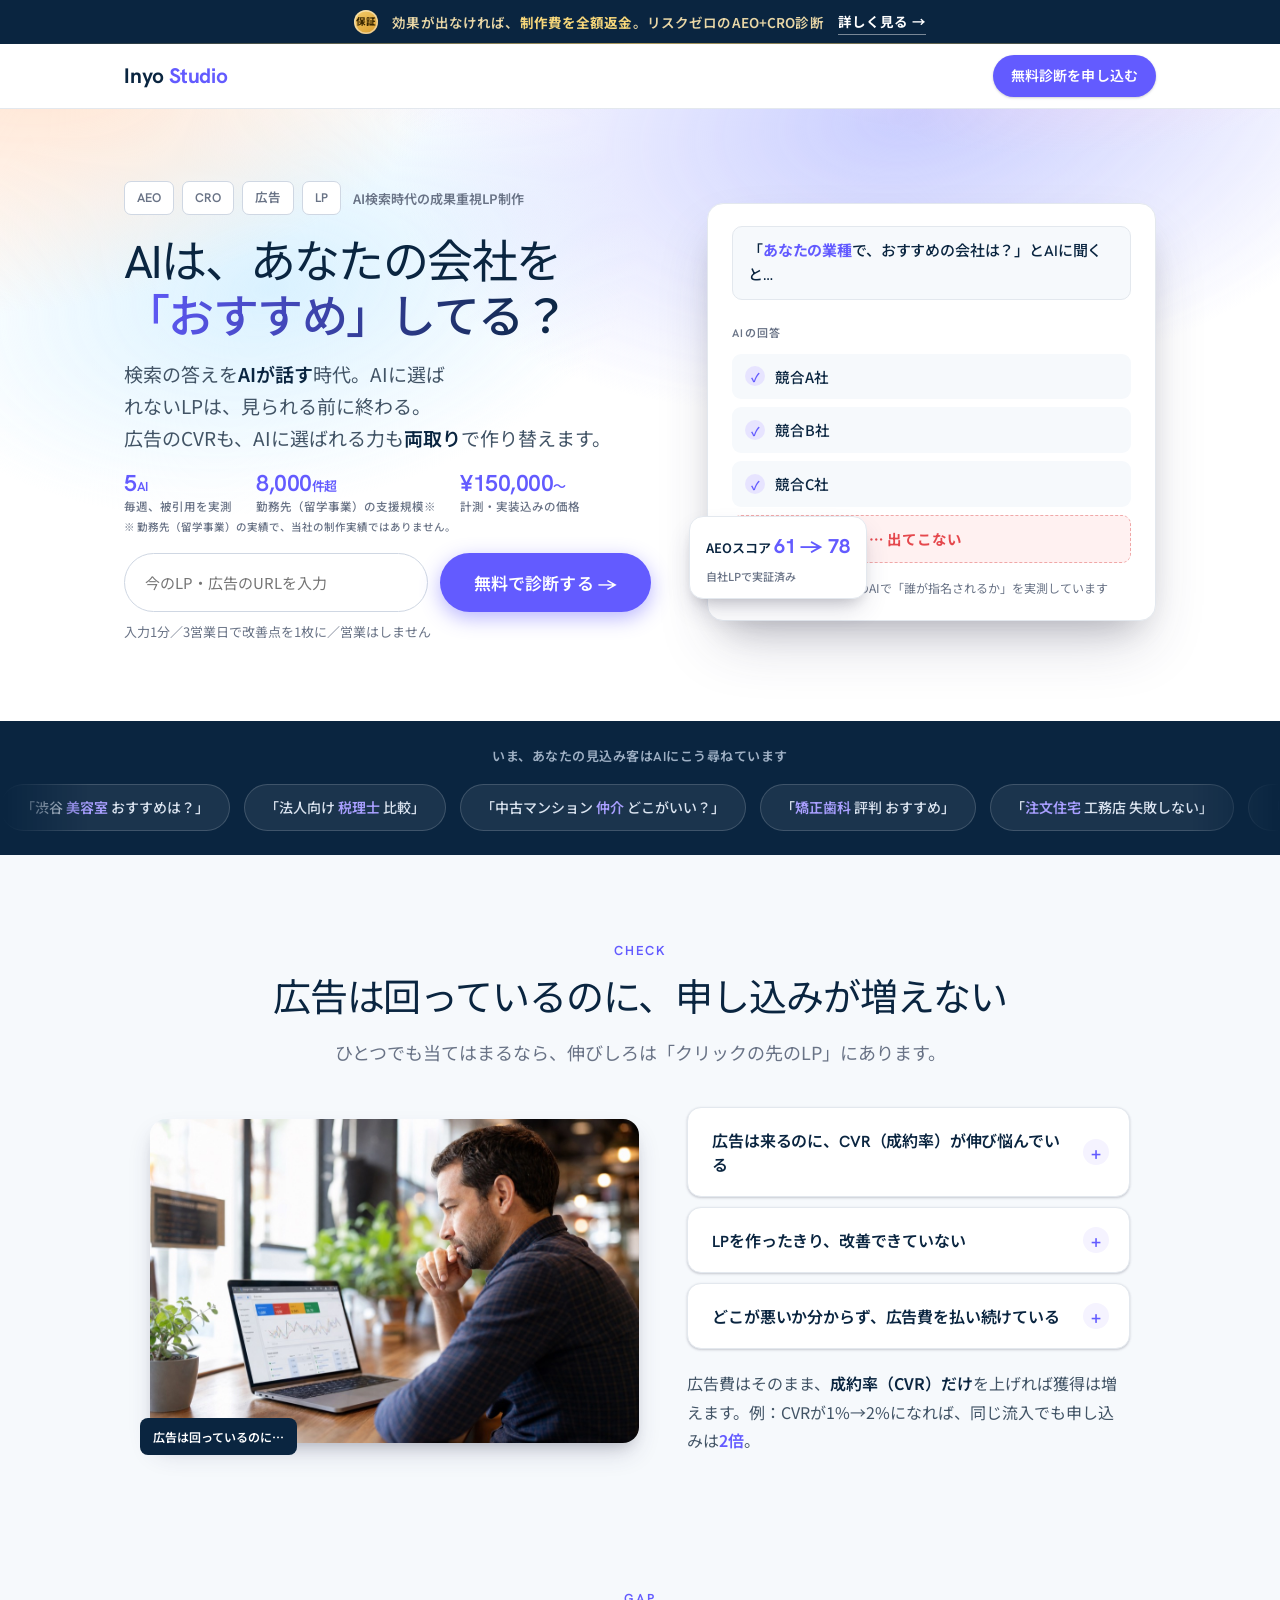
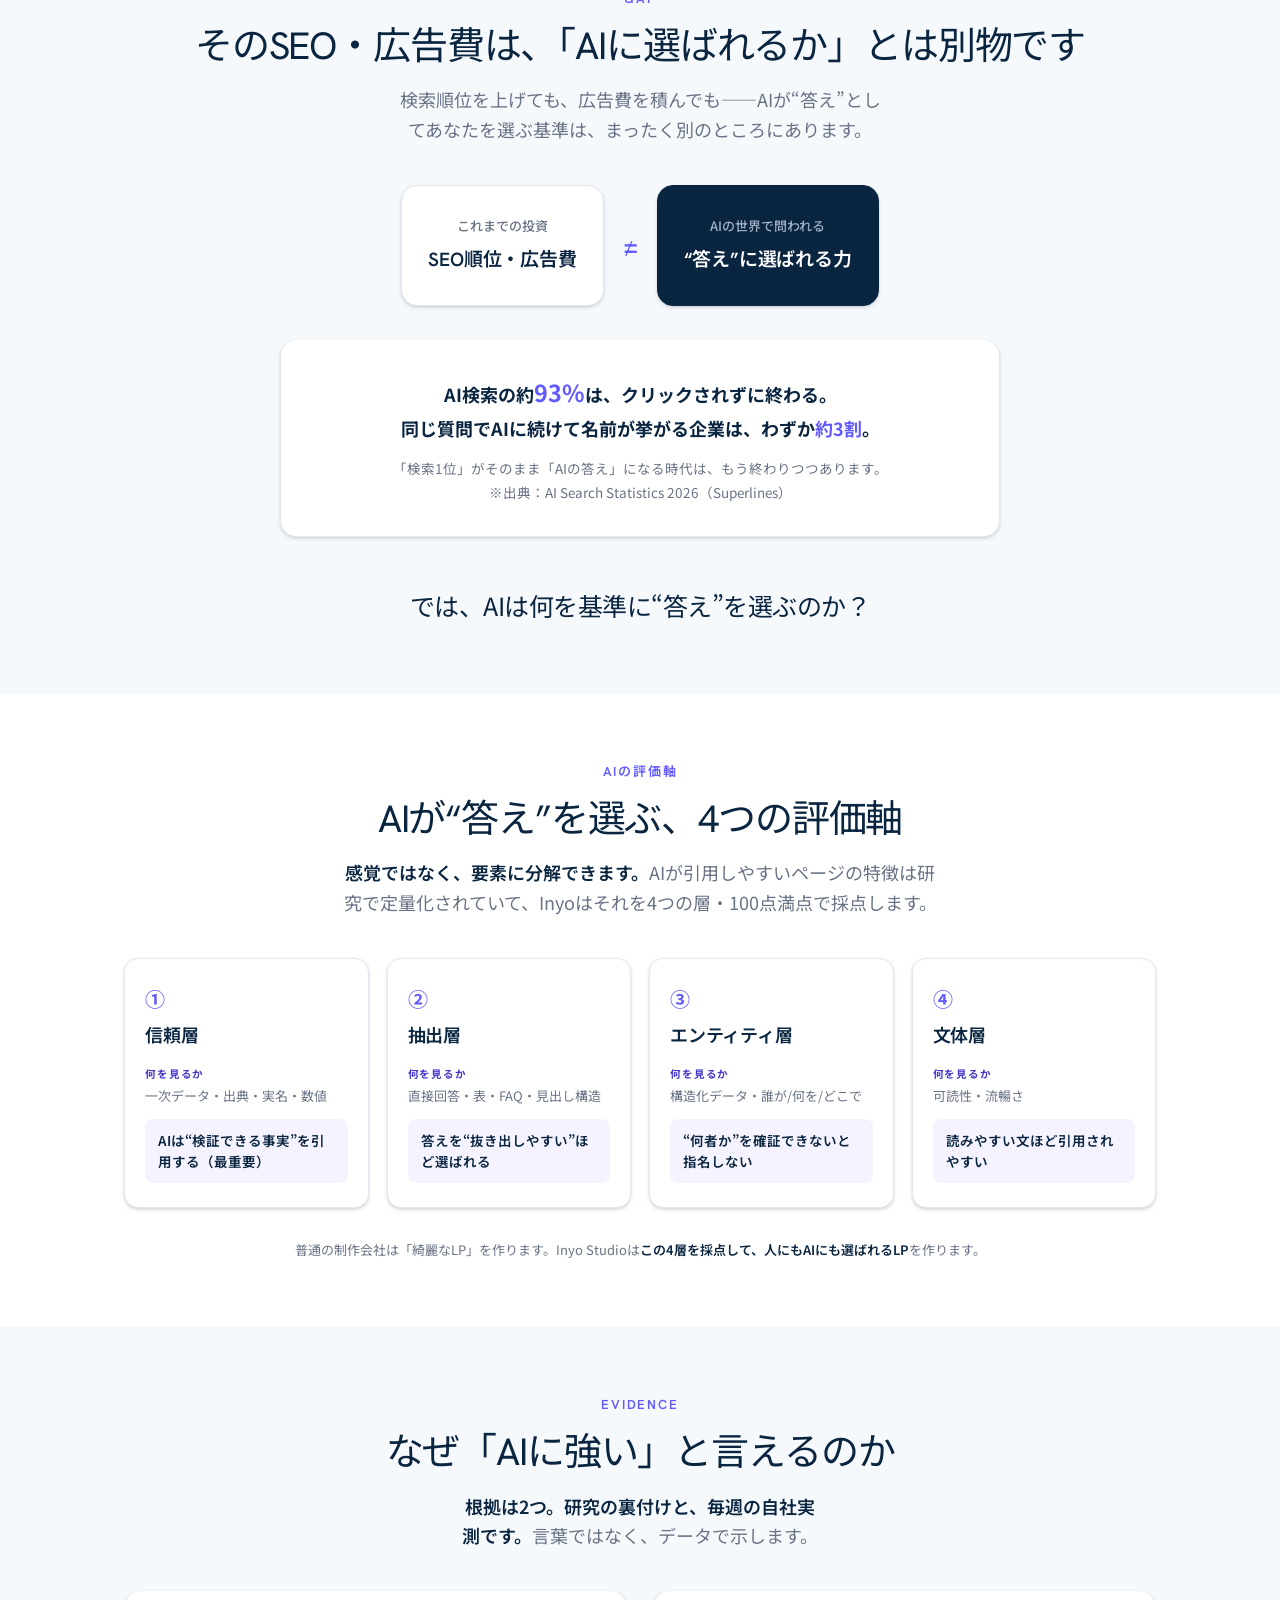
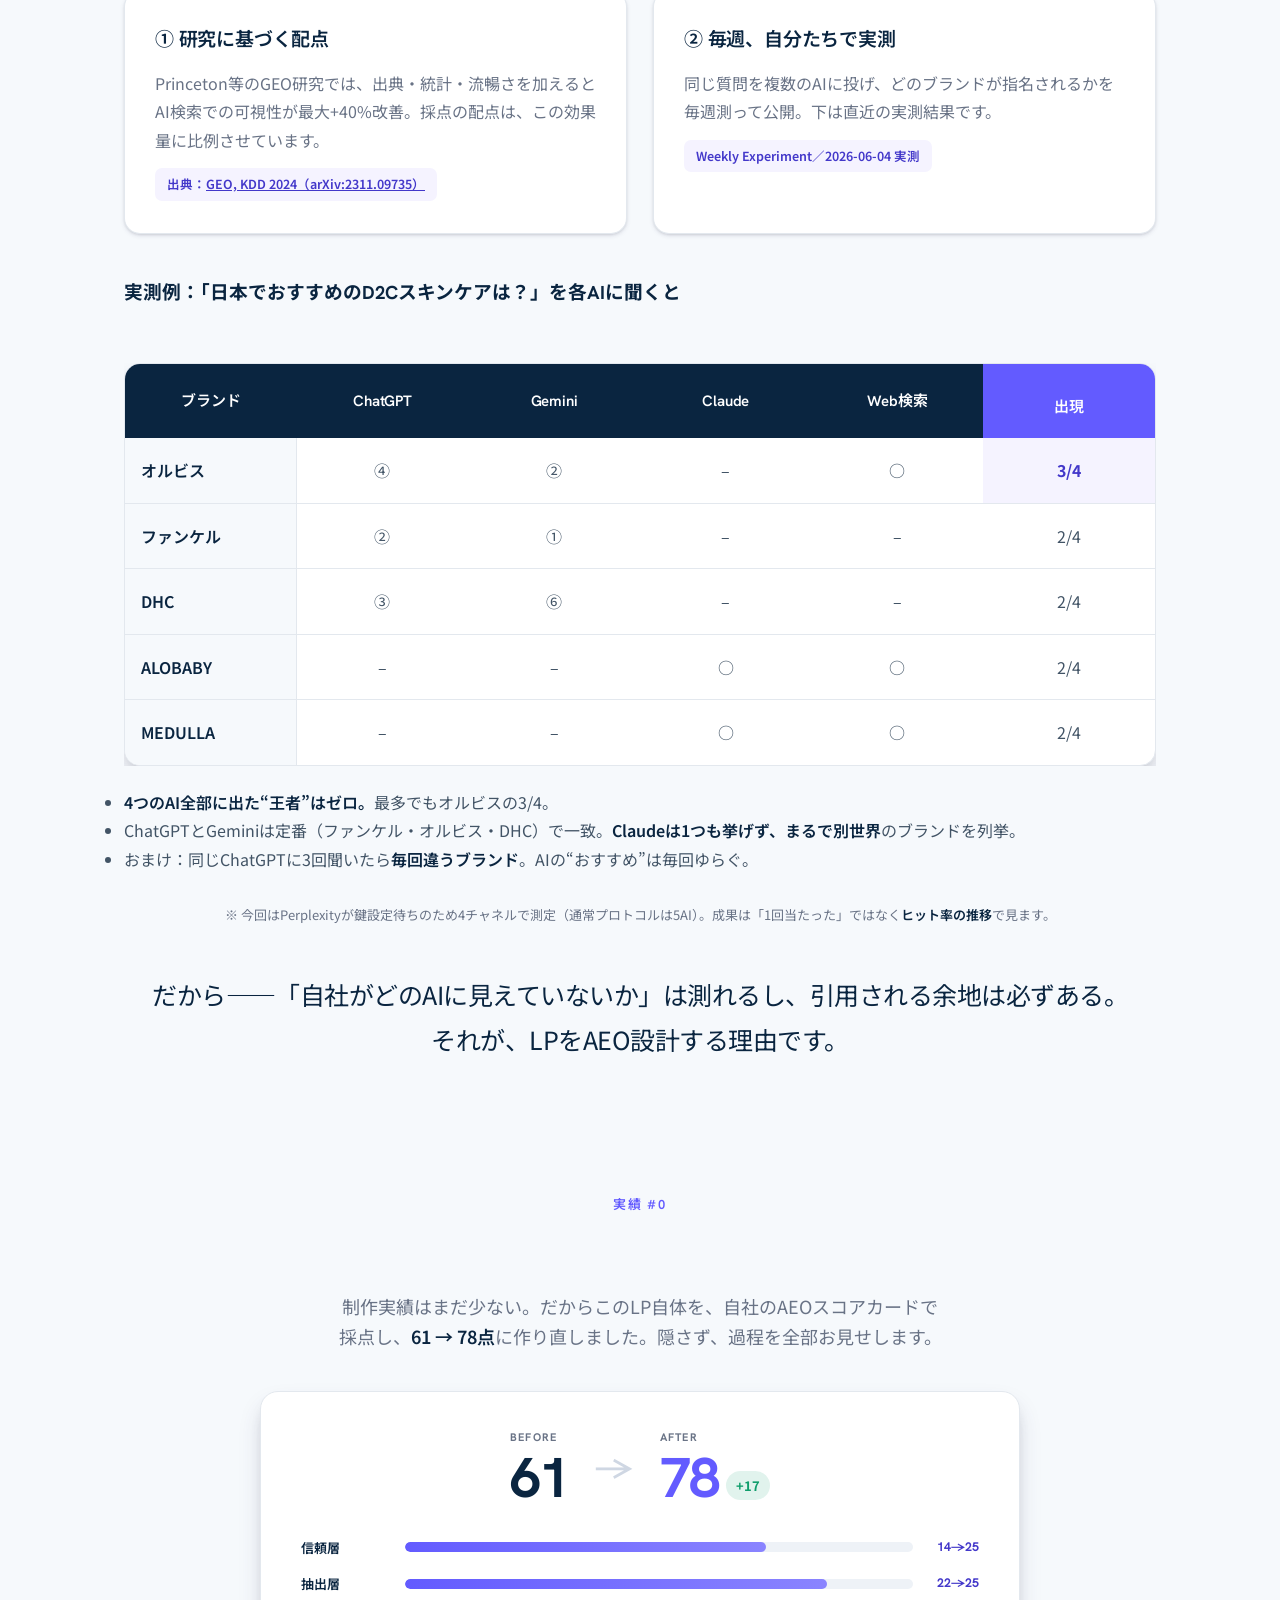
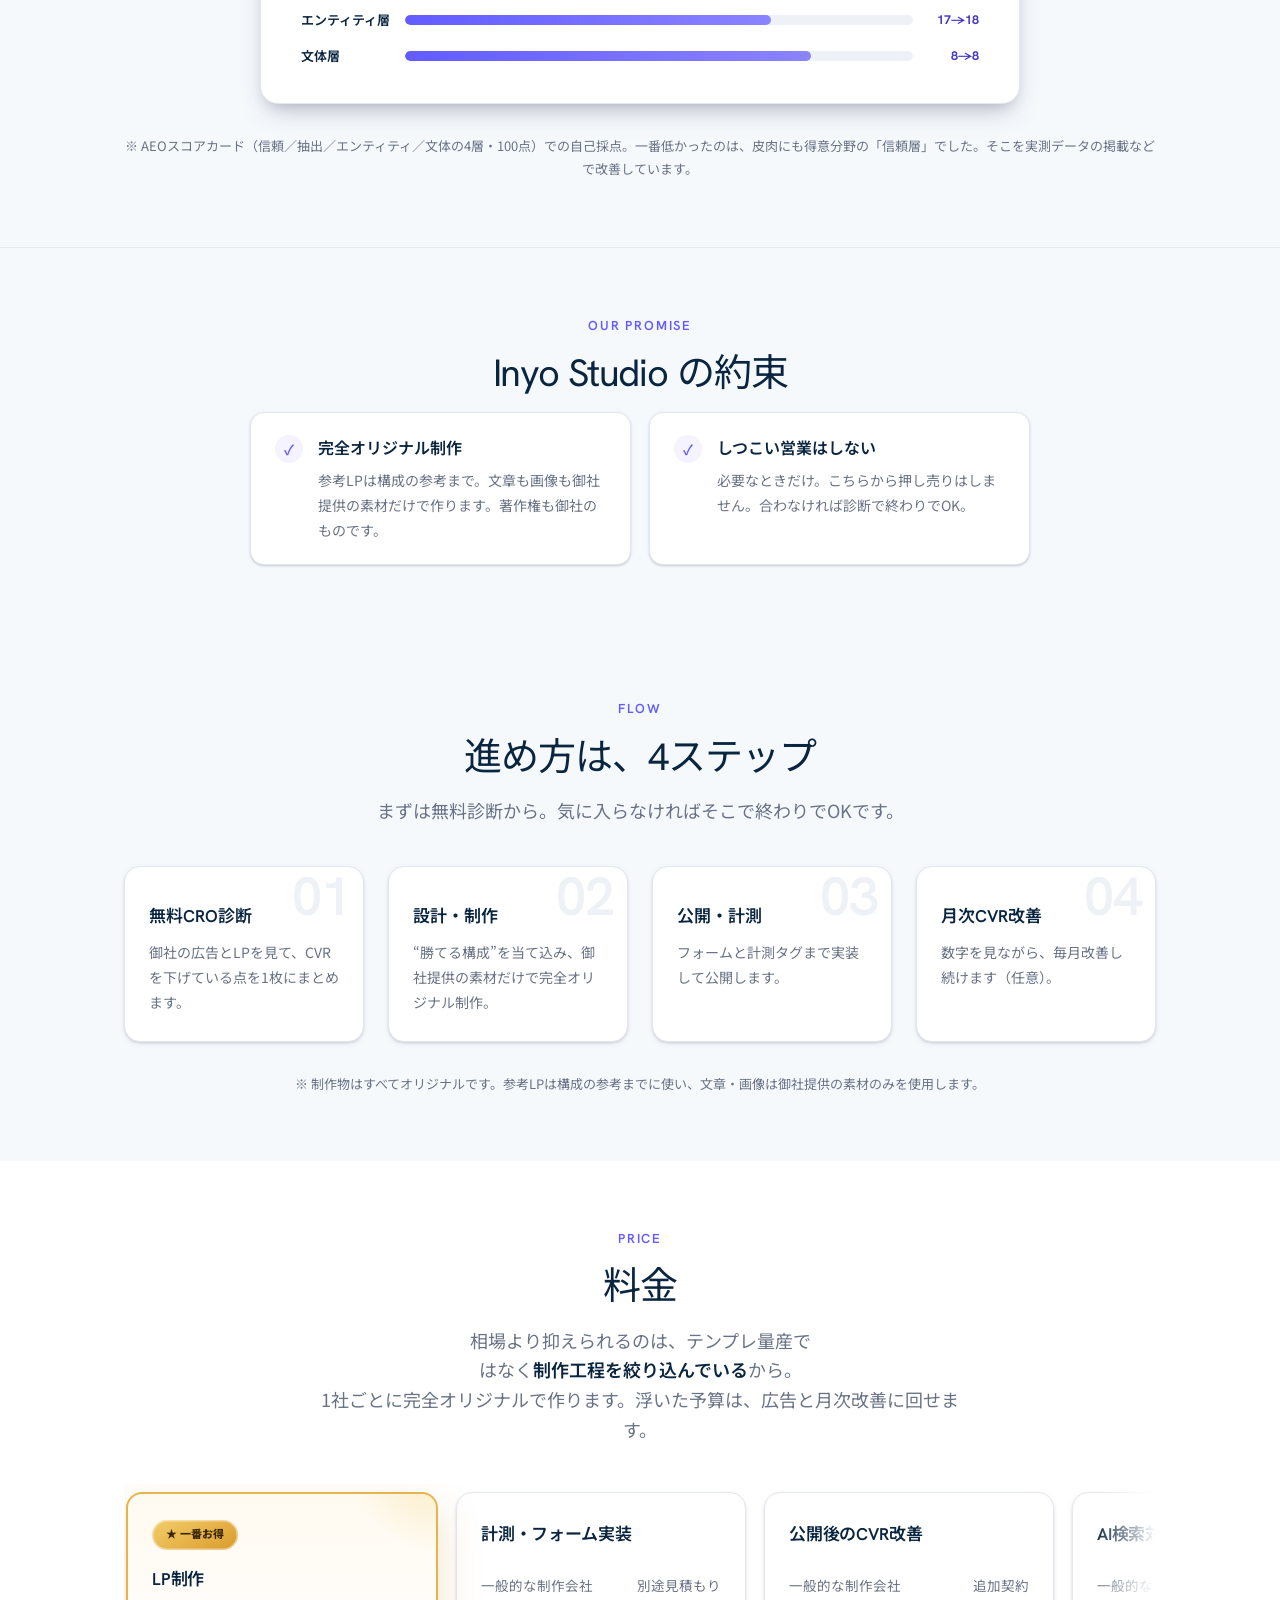
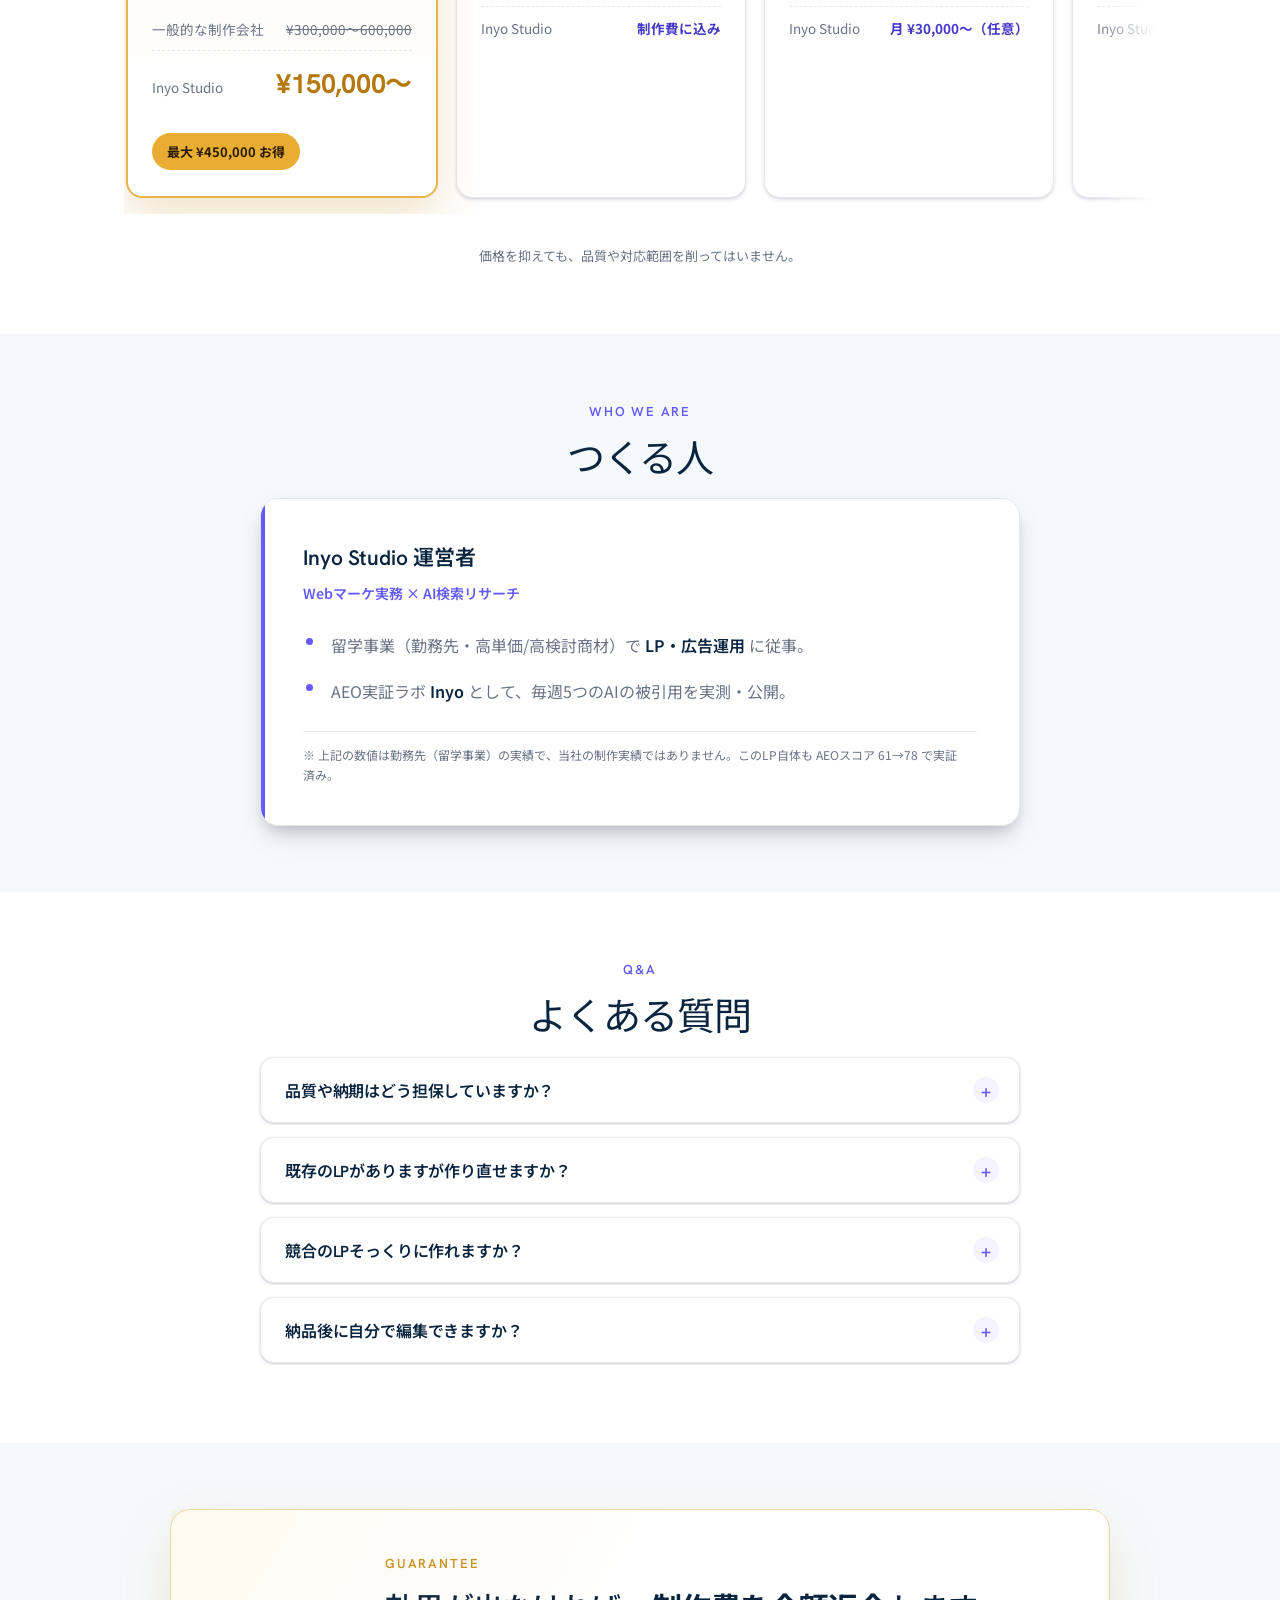
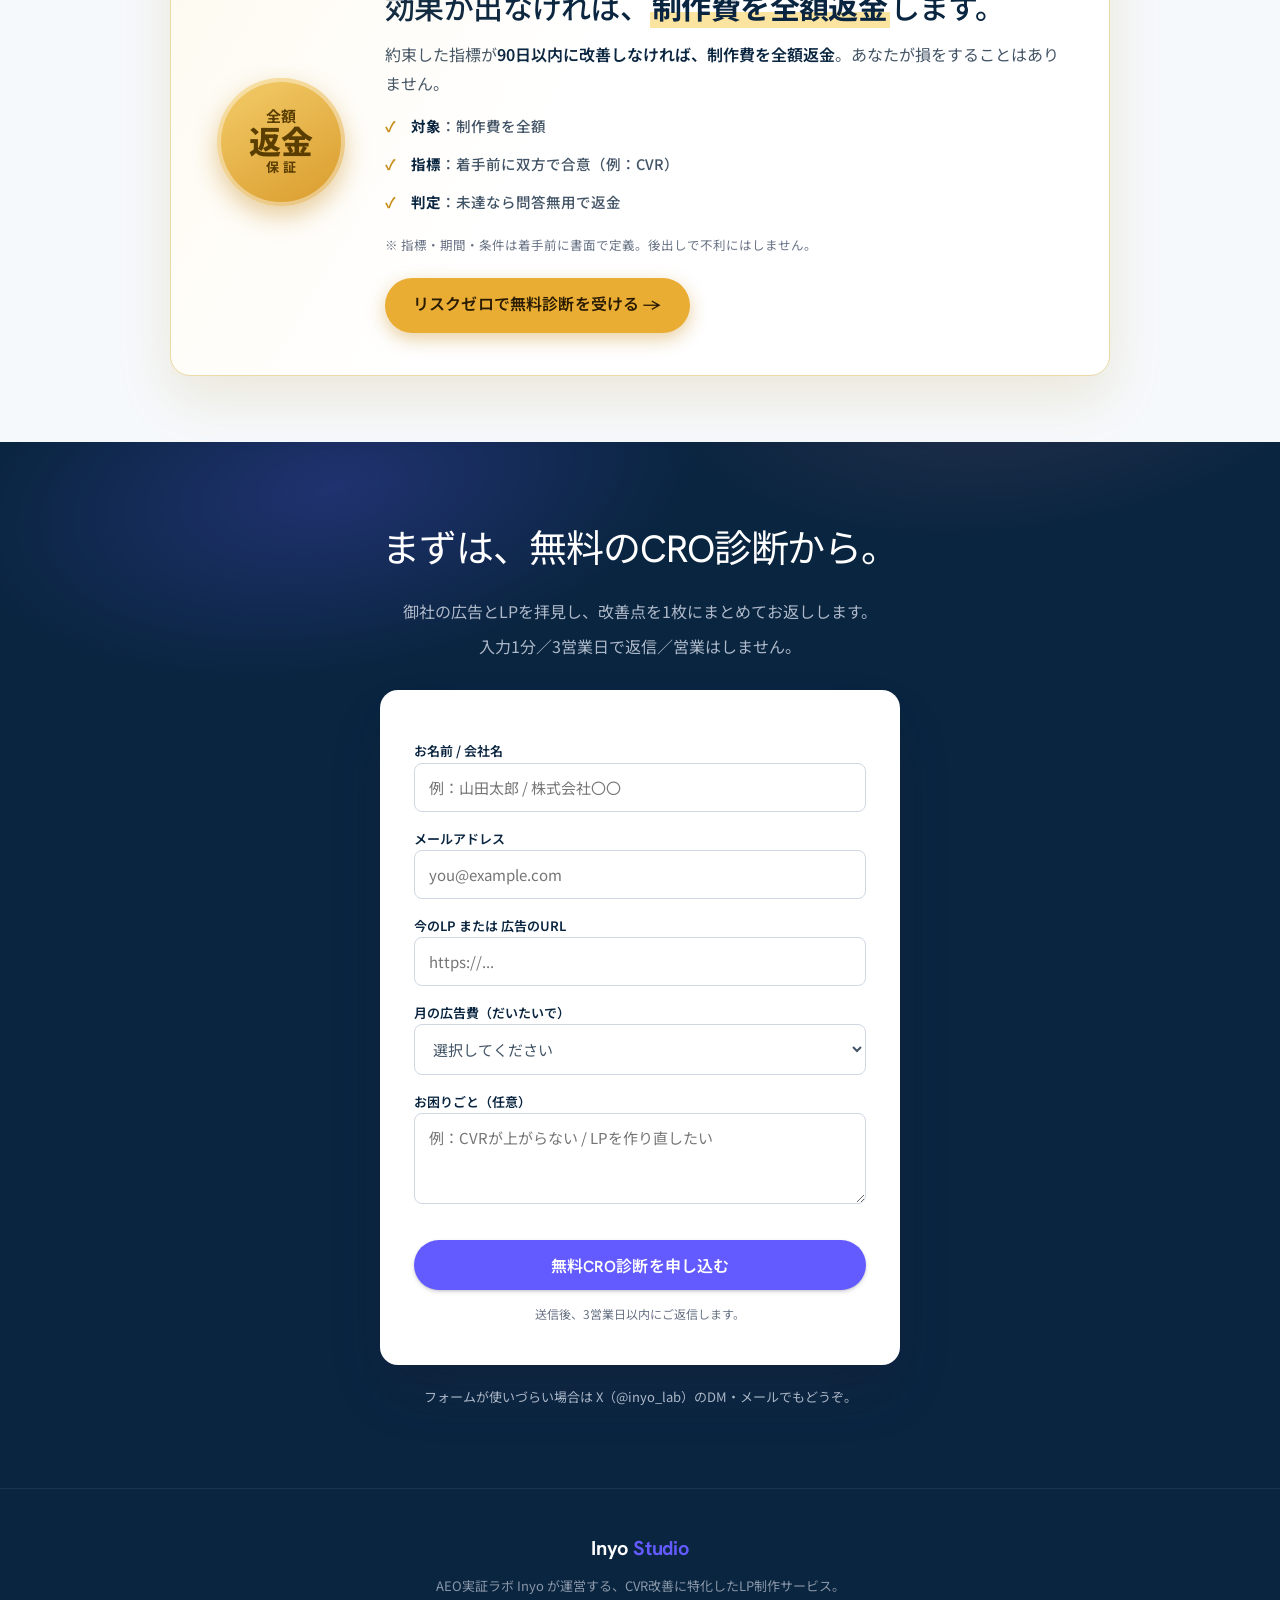
==== index.html @ 46676875 "Inyo Studio LP を公開（AEO実験のため静的公開） Co-Authored-By: Claude Opus 4.8 (1M context) <noreply@anthropic.com" ====
<!DOCTYPE html>
<html lang="ja">
<head>
<meta charset="UTF-8">
<meta name="viewport" content="width=device-width, initial-scale=1.0">
<title>Inyo Studio｜広告のCVRを上げる、成果重視のLP制作</title>
<meta name="description" content="広告を出しているのに伸び悩む事業者のLPを、成約する形に作り替えます。CVR/ROAS改善・AI検索対応(AEO)・公開後の月次改善まで。制作¥150,000〜、無料CRO診断から。">
<meta property="og:title" content="Inyo Studio｜広告のCVRを上げる、成果重視のLP制作">
<meta property="og:description" content="広告費を増やさずに、いまの流入から獲得を伸ばす。無料CRO診断から。">
<meta property="og:type" content="website">
<meta property="og:site_name" content="Inyo Studio">
<meta name="twitter:card" content="summary_large_image">
<!-- TODO（公開時）: 独自ドメイン確定後に canonical / og:url / og:image(1200x630) / favicon を追加 -->
<meta name="robots" content="index,follow">
<link rel="preconnect" href="https://fonts.googleapis.com">
<link rel="preconnect" href="https://fonts.gstatic.com" crossorigin>
<link href="https://fonts.googleapis.com/css2?family=Hanken+Grotesk:wght@400;500;600;700&family=Noto+Sans+JP:wght@400;500;600;700&display=swap" rel="stylesheet">
<link rel="icon" type="image/svg+xml" href="favicon.svg">
<link rel="stylesheet" href="style.css">
<script type="application/ld+json">
{
  "@context":"https://schema.org",
  "@graph":[
    {"@type":"Organization","name":"Inyo Studio","description":"広告を出している事業者向けの、CVR改善に特化したLP制作サービス。","sameAs":["https://x.com/inyo_lab"]},
    {"@type":"Service","serviceType":"ランディングページ制作・CRO（コンバージョン率最適化）","provider":{"@type":"Organization","name":"Inyo Studio"},"areaServed":"JP","description":"Web広告を出して伸び悩む事業者のLPを、成約する形にオリジナル制作。AI検索最適化(AEO)対応。","offers":{"@type":"Offer","price":"150000","priceCurrency":"JPY"}},
    {"@type":"Person","name":"Inyo Studio 運営者","jobTitle":"Inyo Studio 運営｜Webマーケ実務・AI検索(AEO)リサーチ","worksFor":{"@type":"Organization","name":"Inyo Studio"},"knowsAbout":["ランディングページ最適化","CRO（コンバージョン率最適化）","生成エンジン最適化（AEO/GEO）","Web広告運用"]},
    {"@type":"FAQPage","mainEntity":[
      {"@type":"Question","name":"品質や納期はどう担保していますか？","acceptedAnswer":{"@type":"Answer","text":"事業会社でのマーケ実務に基づく構成設計と、効率化した制作体制で品質とスピードを両立します。公開後も月次で改善します。"}},
      {"@type":"Question","name":"既存のLPがありますが作り直せますか？","acceptedAnswer":{"@type":"Answer","text":"はい。広告データから離脱箇所を特定して作り替えるのが得意です。"}},
      {"@type":"Question","name":"競合のLPそっくりに作れますか？","acceptedAnswer":{"@type":"Answer","text":"構成や勝ち筋は参考にしますが、納品物はオリジナルで制作します。御社の信頼と著作権を守るためです。"}},
      {"@type":"Question","name":"納品後に自分で編集できますか？","acceptedAnswer":{"@type":"Answer","text":"文言や価格の差し替えは月次改善の中で対応します。運用込みをおすすめしています。"}}
    ]}
  ]
}
</script>
</head>
<body>

<a class="topbar" href="#guarantee">
  <span class="tb-seal">保証</span>
  <span class="tb-text">効果が出なければ、<b>制作費を全額返金</b>。リスクゼロのAEO+CRO診断</span>
  <span class="tb-cta">詳しく見る →</span>
</a>

<header class="site-header" id="top">
  <div class="wrap header-inner">
    <a href="#top" class="logo">Inyo <span>Studio</span></a>
    <a href="#cta" class="btn btn-sm">無料診断を申し込む</a>
  </div>
</header>

<!-- HERO（SEMRUSH型2カラム構造を踏襲・中身はInyoオリジナル） -->
<section class="hero">
  <div class="wrap hero-grid">
    <div class="hero-copy">
      <div class="hero-tags">
        <span class="tag">AEO</span><span class="tag">CRO</span><span class="tag">広告</span><span class="tag">LP</span>
        <span class="hero-tags-label">AI検索時代の成果重視LP制作</span>
      </div>
      <h1 data-px="6" data-py="3">AIは、あなたの会社を<br><span class="mark">「おすすめ」してる？</span></h1>
      <p class="lead">検索の答えを<strong>AIが話す</strong>時代。AIに選ばれないLPは、見られる前に終わる。<br class="br-pc">広告のCVRも、AIに選ばれる力も<strong>両取り</strong>で作り替えます。</p>
      <div class="hero-badges">
        <div class="hbadge"><span class="hb-num"><span class="cnt" data-to="5">0</span><small>AI</small></span><span class="hb-label">毎週、被引用を実測</span></div>
        <div class="hbadge"><span class="hb-num"><span class="cnt" data-to="8000">0</span><small>件超</small></span><span class="hb-label">勤務先（留学事業）の支援規模※</span></div>
        <div class="hbadge"><span class="hb-num"><span class="cnt" data-to="150000" data-prefix="¥">0</span><small>〜</small></span><span class="hb-label">計測・実装込みの価格</span></div>
      </div>
      <p class="hero-foot">※ 勤務先（留学事業）の実績で、当社の制作実績ではありません。</p>
      <form class="hero-form" id="hero-diagnose">
        <input type="url" name="url" placeholder="今のLP・広告のURLを入力" aria-label="今のLPまたは広告のURL">
        <button type="submit" class="btn">無料で診断する →</button>
      </form>
      <span class="micro">入力1分／3営業日で改善点を1枚に／営業はしません</span>
    </div>
    <div class="hero-visual">
      <div class="ai-mock" data-sy="-0.04" aria-label="AIに業種を尋ねたときの回答イメージ">
        <div class="ai-mock-q">「<b>あなたの業種</b>で、おすすめの会社は？」とAIに聞くと…</div>
        <div class="ai-mock-a">
          <span class="ai-mock-label">AIの回答</span>
          <ul>
            <li class="hit">競合A社</li>
            <li class="hit">競合B社</li>
            <li class="hit">競合C社</li>
            <li class="miss">あなたの会社 … 出てこない</li>
          </ul>
        </div>
        <p class="ai-mock-cap">私たちは毎週、5つのAIで「誰が指名されるか」を実測しています</p>
      </div>
      <div class="score-chip" data-sy="0.06"><span class="sc-top">AEOスコア <b>61 → 78</b></span><span class="sc-sub">自社LPで実証済み</span></div>
    </div>
  </div>
</section>

<!-- 横流しマーキー：いま見込み客がAIに聞いている質問（動き＋自分ごと化） -->
<section class="marquee-band" aria-label="AIに尋ねられている質問の例">
  <p class="mq-label">いま、あなたの見込み客はAIにこう尋ねています</p>
  <div class="marquee">
    <div class="mq-track">
      <span>「渋谷 <b>美容室</b> おすすめは？」</span>
      <span>「法人向け <b>税理士</b> 比較」</span>
      <span>「中古マンション <b>仲介</b> どこがいい？」</span>
      <span>「<b>矯正歯科</b> 評判 おすすめ」</span>
      <span>「<b>注文住宅</b> 工務店 失敗しない」</span>
      <span>「<b>BtoB SaaS</b> 比較 どれ」</span>
      <span>「<b>オンライン英会話</b> どこがいい」</span>
      <span>「渋谷 <b>美容室</b> おすすめは？」</span>
      <span>「法人向け <b>税理士</b> 比較」</span>
      <span>「中古マンション <b>仲介</b> どこがいい？」</span>
      <span>「<b>矯正歯科</b> 評判 おすすめ」</span>
      <span>「<b>注文住宅</b> 工務店 失敗しない」</span>
      <span>「<b>BtoB SaaS</b> 比較 どれ」</span>
      <span>「<b>オンライン英会話</b> どこがいい」</span>
    </div>
  </div>
</section>

<!-- 悩み＋仕組み（CVRの痛みと、なぜLPで変わるか／重複していた数式図解を統合） -->
<section class="sec sec-soft pull">
  <div class="wrap">
    <span class="eyebrow">CHECK</span>
    <h2 class="sec-title">広告は回っているのに、<br class="br-sp">申し込みが増えない</h2>
    <p class="sec-lead">ひとつでも当てはまるなら、伸びしろは「クリックの先のLP」にあります。</p>
    <div class="media-row">
      <div class="m-fig"><img src="images/owner.jpg" alt="広告のデータを見ながら悩む事業者" loading="lazy" width="1100" height="730"><span class="cap">広告は回っているのに…</span></div>
      <div class="m-text">
        <div class="faq pain-acc">
          <div class="faq-item"><button class="faq-q" type="button">広告は来るのに、<strong>CVR（成約率）が伸び悩んでいる</strong></button><div class="faq-a">クリック後のLPで「第一印象・オファー・導線」が、広告の期待とズレている可能性が高いです。</div></div>
          <div class="faq-item"><button class="faq-q" type="button">LPを<strong>作ったきり、改善できていない</strong></button><div class="faq-a">公開後の数字を見て直す運用が無いと、伸びしろは眠ったままになります。</div></div>
          <div class="faq-item"><button class="faq-q" type="button">どこが悪いか分からず、<strong>広告費を払い続けている</strong></button><div class="faq-a">離脱箇所はGA4と広告データで特定できます。勘で直すと、逆効果になることも。</div></div>
        </div>
        <p style="margin-top:20px;color:var(--body)">広告費はそのまま、<strong>成約率（CVR）だけ</strong>を上げれば獲得は増えます。例：CVRが1%→2%になれば、同じ流入でも申し込みは<span class="circled">2倍</span>。</p>
      </div>
    </div>
  </div>
</section>

<!-- GAP：SEO・広告費 ≠ AIに選ばれる -->
<section class="sec sec-soft deco">
  <div class="wrap">
    <span class="eyebrow">GAP</span>
    <h2 class="sec-title">そのSEO・広告費は、<br class="br-sp">「AIに選ばれるか」とは別物です</h2>
    <p class="sec-lead">検索順位を上げても、広告費を積んでも——AIが“答え”としてあなたを選ぶ基準は、まったく別のところにあります。</p>
    <div class="eq">
      <div class="eq-box"><span class="eq-cap">これまでの投資</span><span class="eq-main">SEO順位・広告費</span></div>
      <div class="eq-op">≠</div>
      <div class="eq-box res"><span class="eq-cap">AIの世界で問われる</span><span class="eq-main">“答え”に選ばれる力</span></div>
    </div>
    <div style="max-width:720px;margin:34px auto 0">
      <div class="card" style="text-align:center;border-top:3px solid var(--cta)">
        <p style="font-size:18px;font-weight:700;color:var(--ink);line-height:1.75">AI検索の約<span class="accent" style="font-size:1.3em">93%</span>は、クリックされずに終わる。<br>同じ質問でAIに続けて名前が挙がる企業は、わずか<span class="accent">約3割</span>。</p>
        <p style="margin-top:12px;font-size:13.5px;color:var(--sub)">「検索1位」がそのまま「AIの答え」になる時代は、もう終わりつつあります。<br>※出典：AI Search Statistics 2026（Superlines）</p>
      </div>
    </div>
    <p class="why-line">では、AIは何を基準に“答え”を選ぶのか？</p>
  </div>
</section>

<!-- AEO教育：AIに選ばれるLPとは -->
<section class="sec deco">
  <div class="wrap">
    <span class="eyebrow">AIの評価軸</span>
    <h2 class="sec-title">AIが“答え”を選ぶ、<br class="br-sp">4つの評価軸</h2>
    <p class="sec-lead"><strong>感覚ではなく、要素に分解できます。</strong>AIが引用しやすいページの特徴は研究で定量化されていて、Inyoはそれを4つの層・100点満点で採点します。</p>
    <div class="layer-cards">
      <div class="layer-card"><span class="lc-no">①</span><h3 class="lc-title">信頼層</h3><p class="lc-what"><b>何を見るか</b>一次データ・出典・実名・数値</p><p class="lc-why">AIは“検証できる事実”を引用する（最重要）</p></div>
      <div class="layer-card"><span class="lc-no">②</span><h3 class="lc-title">抽出層</h3><p class="lc-what"><b>何を見るか</b>直接回答・表・FAQ・見出し構造</p><p class="lc-why">答えを“抜き出しやすい”ほど選ばれる</p></div>
      <div class="layer-card"><span class="lc-no">③</span><h3 class="lc-title">エンティティ層</h3><p class="lc-what"><b>何を見るか</b>構造化データ・誰が/何を/どこで</p><p class="lc-why">“何者か”を確証できないと指名しない</p></div>
      <div class="layer-card"><span class="lc-no">④</span><h3 class="lc-title">文体層</h3><p class="lc-what"><b>何を見るか</b>可読性・流暢さ</p><p class="lc-why">読みやすい文ほど引用されやすい</p></div>
    </div>
    <p class="note">普通の制作会社は「綺麗なLP」を作ります。Inyo Studioは<strong>この4層を採点して、人にもAIにも選ばれるLP</strong>を作ります。</p>
  </div>
</section>

<!-- （「違い／POINT」セクションは EVIDENCE・4層・FLOW と重複のため削除） -->

<!-- なぜAIに強いと言えるのか：研究＋実測 -->
<section class="sec sec-soft deco">
  <div class="wrap">
    <span class="eyebrow">EVIDENCE</span>
    <h2 class="sec-title">なぜ「AIに強い」と言えるのか</h2>
    <p class="sec-lead"><strong>根拠は2つ。研究の裏付けと、毎週の自社実測です。</strong>言葉ではなく、データで示します。</p>
    <div class="cards cards-2" style="margin-bottom:42px">
      <div class="card feature"><h3>① 研究に基づく配点</h3><p>Princeton等のGEO研究では、出典・統計・流暢さを加えるとAI検索での可視性が最大+40%改善。採点の配点は、この効果量に比例させています。</p><span class="basis">出典：<a href="https://arxiv.org/abs/2311.09735" target="_blank" rel="noopener">GEO, KDD 2024（arXiv:2311.09735）</a></span></div>
      <div class="card feature"><h3>② 毎週、自分たちで実測</h3><p>同じ質問を複数のAIに投げ、どのブランドが指名されるかを毎週測って公開。下は直近の実測結果です。</p><span class="basis">Weekly Experiment／2026-06-04 実測</span></div>
    </div>
    <h3 style="margin-bottom:6px">実測例：「日本でおすすめのD2Cスキンケアは？」を各AIに聞くと</h3>
    <p class="sec-lead" style="margin-bottom:18px">同じ質問でも、AIごとに“指名”するブランドはまるで違いました。</p>
    <div class="table-scroll matrix-scroll">
    <table class="compare nostack">
      <thead><tr><th>ブランド</th><th>ChatGPT</th><th>Gemini</th><th>Claude</th><th>Web検索</th><th class="hot">出現</th></tr></thead>
      <tbody>
        <tr><th>オルビス</th><td data-label="ChatGPT">④</td><td data-label="Gemini">②</td><td data-label="Claude">–</td><td data-label="Web検索">○</td><td class="ours" data-label="出現">3/4</td></tr>
        <tr><th>ファンケル</th><td data-label="ChatGPT">②</td><td data-label="Gemini">①</td><td data-label="Claude">–</td><td data-label="Web検索">–</td><td data-label="出現">2/4</td></tr>
        <tr><th>DHC</th><td data-label="ChatGPT">③</td><td data-label="Gemini">⑥</td><td data-label="Claude">–</td><td data-label="Web検索">–</td><td data-label="出現">2/4</td></tr>
        <tr><th>ALOBABY</th><td data-label="ChatGPT">–</td><td data-label="Gemini">–</td><td data-label="Claude">○</td><td data-label="Web検索">○</td><td data-label="出現">2/4</td></tr>
        <tr><th>MEDULLA</th><td data-label="ChatGPT">–</td><td data-label="Gemini">–</td><td data-label="Claude">○</td><td data-label="Web検索">○</td><td data-label="出現">2/4</td></tr>
      </tbody>
    </table>
    </div>
    <ul class="chk" style="margin-top:22px">
      <li><strong>4つのAI全部に出た“王者”はゼロ。</strong>最多でもオルビスの3/4。</li>
      <li>ChatGPTとGeminiは定番（ファンケル・オルビス・DHC）で一致。<strong>Claudeは1つも挙げず、まるで別世界</strong>のブランドを列挙。</li>
      <li>おまけ：同じChatGPTに3回聞いたら<strong>毎回違うブランド</strong>。AIの“おすすめ”は毎回ゆらぐ。</li>
    </ul>
    <p class="note">※ 今回はPerplexityが鍵設定待ちのため4チャネルで測定（通常プロトコルは5AI）。成果は「1回当たった」ではなく<strong>ヒット率の推移</strong>で見ます。</p>
    <p class="why-line">だから——「自社がどのAIに見えていないか」は測れるし、引用される余地は必ずある。<br>それが、LPをAEO設計する理由です。</p>
  </div>
</section>

<!-- （SHOWCASE カルーセルは、汎用サンプル画像で信頼を損なうため一旦削除。本物の作例ができ次第、実績として復活させる） -->

<!-- 実績#0：自社LPのBefore/After（実データ） -->
<section class="sec sec-soft deco" id="proof">
  <div class="wrap">
    <span class="eyebrow">実績 #0</span>
    <h2 class="sec-title">まず、自分たちのLPで実証しました</h2>
    <p class="sec-lead">制作実績はまだ少ない。だからこのLP自体を、自社のAEOスコアカードで採点し、<strong>61 → 78点</strong>に作り直しました。隠さず、過程を全部お見せします。</p>
    <div class="proof">
      <div class="proof-score">
        <div class="ps-before"><span class="ps-label">BEFORE</span><span class="ps-num">61</span></div>
        <span class="ps-arrow">→</span>
        <div class="ps-after"><span class="ps-label">AFTER</span><span class="ps-num">78</span><span class="ps-up">+17</span></div>
      </div>
      <div class="proof-bars">
        <div class="pbar"><span class="pb-name">信頼層</span><span class="pb-track"><i class="pb-now" style="width:71%"></i></span><span class="pb-val">14→25</span></div>
        <div class="pbar"><span class="pb-name">抽出層</span><span class="pb-track"><i class="pb-now" style="width:83%"></i></span><span class="pb-val">22→25</span></div>
        <div class="pbar"><span class="pb-name">エンティティ層</span><span class="pb-track"><i class="pb-now" style="width:72%"></i></span><span class="pb-val">17→18</span></div>
        <div class="pbar"><span class="pb-name">文体層</span><span class="pb-track"><i class="pb-now" style="width:80%"></i></span><span class="pb-val">8→8</span></div>
      </div>
    </div>
    <p class="note">※ AEOスコアカード（信頼／抽出／エンティティ／文体の4層・100点）での自己採点。一番低かったのは、皮肉にも得意分野の「信頼層」でした。そこを実測データの掲載などで改善しています。</p>
  </div>
</section>

<!-- 約束（ダーク帯） -->
<section class="promise">
  <div class="wrap">
    <span class="eyebrow on-dark">OUR PROMISE</span>
    <h2 class="sec-title">Inyo Studio の約束</h2>
    <div class="promise-grid">
      <div class="promise-item"><span class="pc">✓</span><div><h4>完全オリジナル制作</h4><p>参考LPは構成の参考まで。文章も画像も御社提供の素材だけで作ります。著作権も御社のものです。</p></div></div>
      <div class="promise-item"><span class="pc">✓</span><div><h4>しつこい営業はしない</h4><p>必要なときだけ。こちらから押し売りはしません。合わなければ診断で終わりでOK。</p></div></div>
    </div>
  </div>
</section>

<!-- 進め方 -->
<section class="sec sec-soft">
  <div class="wrap">
    <span class="eyebrow">FLOW</span>
    <h2 class="sec-title">進め方は、4ステップ</h2>
    <p class="sec-lead">まずは無料診断から。気に入らなければそこで終わりでOKです。</p>
    <div class="steps">
      <div class="step"><div class="sn">01</div><h3>無料CRO診断</h3><p>御社の広告とLPを見て、CVRを下げている点を1枚にまとめます。</p></div>
      <div class="step"><div class="sn">02</div><h3>設計・制作</h3><p>“勝てる構成”を当て込み、御社提供の素材だけで完全オリジナル制作。</p></div>
      <div class="step"><div class="sn">03</div><h3>公開・計測</h3><p>フォームと計測タグまで実装して公開します。</p></div>
      <div class="step"><div class="sn">04</div><h3>月次CVR改善</h3><p>数字を見ながら、毎月改善し続けます（任意）。</p></div>
    </div>
    <p class="note">※ 制作物はすべてオリジナルです。参考LPは構成の参考までに使い、文章・画像は御社提供の素材のみを使用します。</p>
  </div>
</section>

<!-- 料金（比較） -->
<section class="sec deco">
  <div class="wrap">
    <span class="eyebrow">PRICE</span>
    <h2 class="sec-title">料金</h2>
    <p class="sec-lead">相場より抑えられるのは、テンプレ量産ではなく<strong>制作工程を絞り込んでいる</strong>から。<br>1社ごとに完全オリジナルで作ります。浮いた予算は、広告と月次改善に回せます。</p>
    <div class="price-cards">
      <div class="price-card featured">
        <span class="pc-tag">★ 一番お得</span>
        <h3 class="pc-item">LP制作</h3>
        <div class="pc-row pc-old"><span class="pc-k">一般的な制作会社</span><span class="pc-v">¥300,000〜600,000</span></div>
        <div class="pc-row pc-ours"><span class="pc-k">Inyo Studio</span><span class="pc-v pc-price">¥150,000〜</span></div>
        <span class="pc-save">最大 ¥450,000 お得</span>
      </div>
      <div class="price-card">
        <h3 class="pc-item">計測・フォーム実装</h3>
        <div class="pc-row pc-old"><span class="pc-k">一般的な制作会社</span><span class="pc-v">別途見積もり</span></div>
        <div class="pc-row pc-ours"><span class="pc-k">Inyo Studio</span><span class="pc-v">制作費に込み</span></div>
      </div>
      <div class="price-card">
        <h3 class="pc-item">公開後のCVR改善</h3>
        <div class="pc-row pc-old"><span class="pc-k">一般的な制作会社</span><span class="pc-v">追加契約</span></div>
        <div class="pc-row pc-ours"><span class="pc-k">Inyo Studio</span><span class="pc-v">月 ¥30,000〜（任意）</span></div>
      </div>
      <div class="price-card">
        <h3 class="pc-item">AI検索対応（AEO）</h3>
        <div class="pc-row pc-old"><span class="pc-k">一般的な制作会社</span><span class="pc-v">原則なし</span></div>
        <div class="pc-row pc-ours"><span class="pc-k">Inyo Studio</span><span class="pc-v">¥100,000〜で対応可</span></div>
      </div>
      <div class="price-card">
        <h3 class="pc-item">CRO診断</h3>
        <div class="pc-row pc-old"><span class="pc-k">一般的な制作会社</span><span class="pc-v">有料が多い</span></div>
        <div class="pc-row pc-ours"><span class="pc-k">Inyo Studio</span><span class="pc-v">無料</span></div>
      </div>
    </div>
    <p class="note">価格を抑えても、品質や対応範囲を削ってはいません。</p>
  </div>
</section>

<!-- 運営者 -->
<section class="sec sec-soft deco">
  <div class="wrap">
    <span class="eyebrow">WHO WE ARE</span>
    <h2 class="sec-title">つくる人</h2>
    <div class="profile">
      <h3>Inyo Studio 運営者</h3>
      <div class="role">Webマーケ実務 × AI検索リサーチ</div>
      <ul>
        <li>留学事業（勤務先・高単価/高検討商材）で <strong>LP・広告運用</strong> に従事。</li>
        <li>AEO実証ラボ <strong>Inyo</strong> として、毎週5つのAIの被引用を実測・公開。</li>
      </ul>
      <p class="attn">※ 上記の数値は勤務先（留学事業）の実績で、当社の制作実績ではありません。このLP自体も AEOスコア 61→78 で実証済み。</p>
    </div>
  </div>
</section>

<!-- FAQ -->
<section class="sec">
  <div class="wrap">
    <span class="eyebrow">Q&amp;A</span>
    <h2 class="sec-title">よくある質問</h2>
    <div class="faq">
      <div class="faq-item"><button class="faq-q">品質や納期はどう担保していますか？</button><div class="faq-a">事業会社でのマーケ実務に基づく構成設計と、効率化した制作体制で品質とスピードを両立します。公開後も月次で改善し続けます。</div></div>
      <div class="faq-item"><button class="faq-q">既存のLPがありますが作り直せますか？</button><div class="faq-a">はい。むしろ広告データから離脱箇所を特定して作り替えるのが得意です。</div></div>
      <div class="faq-item"><button class="faq-q">競合のLPそっくりに作れますか？</button><div class="faq-a">構成や勝ち筋は参考にしますが、納品物はオリジナルで作ります（著作権・御社の信頼を守るため）。文章・画像は御社提供の素材のみ使用します。</div></div>
      <div class="faq-item"><button class="faq-q">納品後に自分で編集できますか？</button><div class="faq-a">文言・価格の差し替えなどは月次改善の中で対応します（運用込みをおすすめしています）。</div></div>
    </div>
  </div>
</section>

<!-- 保証：意思決定の勇気づけ（リスクリバーサル） -->
<section class="sec guarantee-sec" id="guarantee">
  <div class="wrap">
    <div class="guarantee">
      <div class="g-seal" aria-hidden="true">
        <span class="g-seal-top">全額</span>
        <span class="g-seal-main">返金</span>
        <span class="g-seal-sub">保証</span>
      </div>
      <div class="g-body">
        <span class="eyebrow">GUARANTEE</span>
        <h2 class="g-title">効果が出なければ、<span class="g-hl">制作費を全額返金</span>します。</h2>
        <p class="g-text">約束した指標が<strong>90日以内に改善しなければ、制作費を全額返金</strong>。あなたが損をすることはありません。</p>
        <ul class="g-cond">
          <li><b>対象</b>：制作費を全額</li>
          <li><b>指標</b>：着手前に双方で合意（例：CVR）</li>
          <li><b>判定</b>：未達なら問答無用で返金</li>
        </ul>
        <p class="g-note">※ 指標・期間・条件は着手前に書面で定義。後出しで不利にはしません。</p>
        <a href="#cta" class="btn g-btn">リスクゼロで無料診断を受ける →</a>
      </div>
    </div>
  </div>
</section>

<!-- CTA + フォーム -->
<section class="cta" id="cta">
  <div class="wrap">
    <h2>まずは、無料のCRO診断から。</h2>
    <p>御社の広告とLPを拝見し、改善点を1枚にまとめてお返しします。</p>
    <p>入力1分／3営業日で返信／営業はしません。</p>
    <form class="form" action="https://formspree.io/f/REPLACE_ME" method="POST">
      <!-- TODO（公開ブロッカー）: REPLACE_ME を実Formspree IDに置換。_next にサンクスページURLを設定しCV計測する -->
      <input type="hidden" name="_subject" value="【Inyo】無料AEO+CRO診断の申し込み">
      <!-- TODO（公開時）: 独自ドメイン確定後に下のYOUR-DOMAINを実URLに置換（例 https://inyo-studio.com/thanks.html） -->
      <input type="hidden" name="_next" value="https://YOUR-DOMAIN/thanks.html">
      <input type="text" name="_gotcha" tabindex="-1" autocomplete="off" aria-hidden="true" style="position:absolute;left:-9999px;width:1px;height:1px;overflow:hidden">
      <label>お名前 / 会社名<input type="text" name="name" required placeholder="例：山田太郎 / 株式会社〇〇"></label>
      <label>メールアドレス<input type="email" name="email" required placeholder="you@example.com"></label>
      <label>今のLP または 広告のURL<input type="url" name="url" placeholder="https://..."></label>
      <label>月の広告費（だいたいで）
        <select name="budget">
          <option value="">選択してください</option>
          <option>〜10万円</option><option>10〜30万円</option><option>30〜100万円</option><option>100万円〜</option>
        </select>
      </label>
      <label>お困りごと（任意）<textarea name="message" rows="3" placeholder="例：CVRが上がらない / LPを作り直したい"></textarea></label>
      <button type="submit" class="btn">無料CRO診断を申し込む</button>
      <p class="formnote">送信後、3営業日以内にご返信します。</p>
    </form>
    <p class="cta-backup">フォームが使いづらい場合は X（@inyo_lab）のDM・メールでもどうぞ。</p>
  </div>
</section>

<footer class="site-footer">
  <div class="wrap">
    <span class="logo">Inyo <span>Studio</span></span>
    <p>AEO実証ラボ Inyo が運営する、CVR改善に特化したLP制作サービス。</p>
  </div>
</footer>

<a href="#cta" class="float-cta">無料診断を申し込む</a>
<script src="function.js"></script>
</body>
</html>
---- style.css ----
/* =========================================================
   Inyo Studio LP — v4 デザイン（Stripe の設計DNAを実値で踏襲）
   原典：stripe.com（プロの手触りの最高峰）
   実トークン：ink #0A2540 / body #425466 / soft #F6F9FC / accent #635BFF（紫1点）
   哲学：ほぼモノクロ＋電光バイオレット1点／軽いタイポ＋強い負の字間／斜めパステルグラデ／多層の影
   ※色・値はStripe踏襲、文章・構成はInyoオリジナル
   ========================================================= */
:root{
  --ink:#0a2540; --body:#425466; --sub:#697386;
  --bg:#ffffff; --soft:#f6f9fc; --soft2:#eef2f7;
  --line:#e3e8ee; --line2:#cfd7e3;
  --accent:#635bff; --accent-d:#5546e8; --accent-soft:#f5f3ff; --accent-ink:#4338ca;
  --maxw:1080px;
  --jp:"Noto Sans JP","Hiragino Kaku Gothic ProN",sans-serif;
  --display:"Hanken Grotesk","Noto Sans JP",sans-serif;
  --num:"Hanken Grotesk","Noto Sans JP",sans-serif;
  /* Stripe風の多層シャドウ */
  --sh:0 2px 5px -1px rgba(50,50,93,.18),0 1px 3px -1px rgba(0,0,0,.15);
  --sh-md:0 13px 27px -5px rgba(50,50,93,.20),0 8px 16px -8px rgba(0,0,0,.22);
  --sh-lg:0 30px 60px -12px rgba(50,50,93,.22),0 18px 36px -18px rgba(0,0,0,.25);
  --sh-sm:0 1px 3px rgba(50,50,93,.12),0 1px 2px rgba(0,0,0,.10);
}
*{margin:0;padding:0;box-sizing:border-box}
html{scroll-behavior:smooth;overflow-x:hidden}
body{font-family:var(--jp);color:var(--body);background:var(--bg);line-height:1.78;font-weight:400;font-size:16px;-webkit-font-smoothing:antialiased;overflow-x:hidden}
h1,h2,h3,h4,.sec-title,.hero h1{font-family:var(--display);color:var(--ink);overflow-wrap:anywhere;word-break:normal;text-wrap:balance}
.sec-lead,.hero .lead,.g-title,.why-line,.eq-box .eq-main,.layer-card .lc-title{text-wrap:balance}
p,li,.faq-a,.g-text,.note{text-wrap:pretty}
.wrap{max-width:var(--maxw);margin:0 auto;padding:0 24px;position:relative;z-index:2}
a{color:inherit;text-decoration:none}
.btn:focus-visible,.btn-sm:focus-visible,.faq-q:focus-visible,.car-btn:focus-visible,.car-dots button:focus-visible,.logo:focus-visible,.float-cta:focus-visible,a:focus-visible{outline:2px solid var(--accent);outline-offset:3px;border-radius:6px}
strong{font-weight:600;color:var(--ink)}
.mark{background:linear-gradient(90deg,#635bff,#0a2540);-webkit-background-clip:text;background-clip:text;color:transparent;font-weight:500}
.accent{color:var(--accent)}
.num{font-family:var(--num);font-weight:600;line-height:1;font-feature-settings:"tnum" 1}

/* scroll reveal */
.reveal{opacity:0;transform:translateY(18px);transition:opacity .6s cubic-bezier(.2,.7,.2,1),transform .6s cubic-bezier(.2,.7,.2,1)}
.reveal.in{opacity:1;transform:none}
.reveal.d1{transition-delay:.07s}.reveal.d2{transition-delay:.14s}.reveal.d3{transition-delay:.21s}

/* ===== ボタン：紫のピル・コンパクト・多層の影（Stripe流） ===== */
.btn{position:relative;display:inline-block;white-space:nowrap;background:var(--accent);color:#fff;font-family:var(--display);font-weight:600;
  border:none;border-radius:999px;padding:13px 28px;font-size:16px;letter-spacing:.01em;
  box-shadow:0 2px 5px -1px rgba(50,50,93,.25),0 1px 3px -1px rgba(0,0,0,.18);
  transition:background .15s,transform .15s,box-shadow .15s;cursor:pointer}
.btn:hover{background:var(--accent-d);transform:translateY(-1px);box-shadow:0 6px 16px -2px rgba(99,91,255,.4)}
.btn:active{transform:translateY(0)}
.btn-sm{padding:9px 18px;font-size:14px;box-shadow:var(--sh-sm)}
.btn-wrap{display:flex;flex-direction:column;align-items:center;gap:12px}
.btn-pill{background:var(--accent-soft);color:var(--accent);border:1px solid #e0ddff;font-weight:600;font-size:13px;padding:6px 15px;border-radius:999px}
.btn-pill::after{display:none}

/* header */
.site-header{position:sticky;top:0;z-index:50;background:rgba(255,255,255,.85);backdrop-filter:saturate(180%) blur(10px);border-bottom:1px solid var(--line)}
.header-inner{display:flex;align-items:center;justify-content:space-between;height:64px}
.logo{font-family:var(--display);font-weight:700;font-size:21px;color:var(--ink);letter-spacing:-.01em}
.logo span{color:var(--accent)}

/* ===== hero：白＋斜めパステル・メッシュグラデ（Stripe signature）＋ダーク文字 ===== */
.hero{position:relative;overflow:hidden;padding:72px 0 78px;text-align:center;background:#fff}
.hero-bg{display:none}
.hero::before{content:"";position:absolute;left:-10%;right:-10%;top:-180px;height:680px;z-index:0;transform:skewY(-7deg);transform-origin:top left;
  background:
    radial-gradient(45% 60% at 12% 22%,#ffe1cc 0,transparent 62%),
    radial-gradient(40% 55% at 44% 8%,#e6d4ff 0,transparent 60%),
    radial-gradient(45% 60% at 82% 18%,#ffd2ea 0,transparent 62%),
    radial-gradient(55% 70% at 68% 46%,#c3c8ff 0,transparent 62%),
    radial-gradient(40% 55% at 26% 60%,#d6f0ff 0,transparent 60%);
  opacity:.92}
.hero::after{content:"";position:absolute;inset:0;background:linear-gradient(180deg,transparent 55%,#fff 92%);z-index:0}
.hero .wrap{z-index:3}.hero .lines{display:none}
.kicker{display:inline-block;background:rgba(255,255,255,.7);color:var(--accent);font-family:var(--display);font-size:13px;font-weight:600;letter-spacing:.01em;padding:6px 15px;border-radius:999px;margin-bottom:24px;border:1px solid #e0ddff;backdrop-filter:blur(4px)}
.hero h1{font-size:54px;line-height:1.12;font-weight:400;color:var(--ink);letter-spacing:-.035em}
.hero .lead{color:var(--body);font-size:19px;margin:24px auto 32px;max-width:620px;font-weight:400;line-height:1.7}
.hero .lead strong{color:var(--ink);font-weight:600}
.micro{color:var(--sub);font-size:13px;margin-top:6px}

/* trust badges */
.badges{display:flex;justify-content:center;gap:18px;margin:48px auto 0;flex-wrap:wrap;position:relative;z-index:5}
.badge{background:#fff;border:1px solid var(--line);border-radius:14px;padding:20px 26px;min-width:190px;box-shadow:var(--sh-md);transition:transform .2s,box-shadow .2s}
.badge:hover{transform:translateY(-3px);box-shadow:var(--sh-lg)}
.badge .b-num{font-family:var(--num);font-weight:600;font-size:34px;color:var(--accent);line-height:1.1;letter-spacing:-.02em}
.badge .b-num small{font-size:16px}
.badge .b-label{font-size:12.5px;color:var(--sub);margin-top:6px;font-weight:500;line-height:1.55}

/* sections */
.sec{padding:66px 0;position:relative}
.sec-soft{background:var(--soft)}
.sec-alt{background:var(--soft)}
.sec-soft.pull{padding-top:84px}
.sec-title{text-align:center;font-size:38px;font-weight:400;color:var(--ink);margin-bottom:16px;letter-spacing:-.03em;line-height:1.2}
.sec-lead{text-align:center;color:var(--sub);margin-bottom:40px;font-weight:400;font-size:18px;max-width:660px;margin-left:auto;margin-right:auto;line-height:1.65}

/* ===== カード：白・細い境界・多層の柔らかい影 ===== */
.cards{display:grid;gap:26px}
.cards-3{grid-template-columns:repeat(3,1fr)}
.cards-2{grid-template-columns:repeat(2,1fr)}
.card{background:#fff;border:1px solid var(--line);border-radius:16px;padding:32px 30px;box-shadow:var(--sh);transition:transform .2s,box-shadow .2s}
.card:hover{transform:translateY(-4px);box-shadow:var(--sh-md)}
.card p{color:var(--sub);font-weight:400}
.card.feature{border-top:none}
.card.feature h3{font-size:19px;color:var(--ink);margin-bottom:12px;display:flex;align-items:center;gap:13px;font-weight:600;letter-spacing:-.01em}
.card.feature .fn{font-family:var(--num);font-weight:600;font-size:30px;color:var(--accent);flex:none;letter-spacing:-.02em}
.card.feature .basis{display:inline-block;margin-top:14px;font-size:12.5px;font-weight:600;color:var(--accent-ink);background:var(--accent-soft);padding:5px 12px;border-radius:7px}
.card.feature .basis a{text-decoration:underline}

/* steps */
.steps{display:grid;grid-template-columns:repeat(4,1fr);gap:24px}
.step{position:relative;background:#fff;border:1px solid var(--line);border-radius:16px;padding:34px 24px 26px;box-shadow:var(--sh);overflow:hidden;transition:transform .2s,box-shadow .2s}
.step:hover{transform:translateY(-4px);box-shadow:var(--sh-md)}
.step .sn{position:absolute;top:2px;right:14px;font-family:var(--num);font-weight:600;font-size:54px;color:var(--soft2);line-height:1;z-index:0;letter-spacing:-.03em}
.step h3{position:relative;font-size:17px;color:var(--ink);margin:0 0 9px;z-index:1;font-weight:600}
.step p{position:relative;color:var(--sub);font-size:14px;font-weight:400;z-index:1}
.note{color:var(--sub);font-size:13px;text-align:center;margin-top:30px}

/* ===== 比較表：クリーン ===== */
.table-scroll{max-width:100%;overflow-x:auto;-webkit-overflow-scrolling:touch}
.compare{width:100%;table-layout:fixed;border-collapse:separate;border-spacing:0;background:#fff;border:1px solid var(--line);border-radius:16px;overflow:hidden;box-shadow:var(--sh-md)}
.compare th,.compare td{padding:18px 16px;text-align:center;border-bottom:1px solid var(--line);overflow-wrap:anywhere}
.compare thead th{background:var(--ink);color:#fff;font-family:var(--display);font-size:15px;font-weight:600;letter-spacing:-.01em}
.compare thead th.hot{background:var(--accent)}
.compare tbody th{text-align:left;font-weight:600;color:var(--ink);background:var(--soft);width:34%;border-right:1px solid var(--line)}
.compare td.ours,.compare td.big{background:var(--accent-soft)}
.compare td.ours{font-weight:700;color:var(--accent-ink)}
.compare tr:last-child td,.compare tr:last-child th{border-bottom:none}
.price-row td{font-family:var(--num);font-weight:600;font-size:18px;letter-spacing:-.01em}
.price-row .big{font-size:30px;color:var(--accent)}

/* profile */
.profile{position:relative;max-width:760px;margin:0 auto;background:#fff;border:1px solid var(--line);border-radius:18px;padding:40px 42px;box-shadow:var(--sh-md);overflow:hidden}
.profile::before{content:"";position:absolute;top:0;left:0;width:4px;height:100%;background:var(--accent)}
.profile h3{color:var(--ink);font-size:21px;margin-bottom:4px;font-weight:600}
.profile .role{color:var(--accent);font-weight:600;font-size:14px;margin-bottom:16px}
.profile ul{list-style:none;margin:14px 0}
.profile li{padding:9px 0 9px 28px;position:relative;color:var(--sub);font-weight:400}
.profile li::before{content:"";position:absolute;left:3px;top:16px;width:7px;height:7px;border-radius:50%;background:var(--accent)}
.profile .attn{font-size:12px;color:var(--sub);margin-top:16px;border-top:1px solid var(--line);padding-top:13px;line-height:1.7}
.why-line{text-align:center;font-size:25px;font-weight:400;color:var(--ink);margin-top:46px;letter-spacing:-.02em}

/* ===== FAQ アコーディオン ===== */
.faq{max-width:760px;margin:0 auto}
.faq-item{border:1px solid var(--line);border-radius:14px;margin-bottom:14px;overflow:hidden;background:#fff;box-shadow:var(--sh-sm);transition:box-shadow .2s}
.faq-item.open{box-shadow:var(--sh-md)}
.faq-q{width:100%;text-align:left;background:none;border:none;color:var(--ink);font-family:var(--display);font-size:16px;font-weight:600;padding:20px 56px 20px 24px;cursor:pointer;position:relative;letter-spacing:-.01em}
.faq-q::after{content:"+";position:absolute;right:20px;top:50%;transform:translateY(-50%);width:26px;height:26px;display:grid;place-items:center;background:var(--accent-soft);border-radius:50%;color:var(--accent);font-weight:600;font-size:18px;transition:transform .25s,background .2s,color .2s}
.faq-item.open .faq-q::after{transform:translateY(-50%) rotate(135deg);background:var(--accent);color:#fff}
.faq-a{max-height:0;overflow:hidden;color:var(--sub);padding:0 24px;transition:max-height .3s,padding .3s;font-weight:400}
.faq-item.open .faq-a{max-height:340px;padding:0 24px 22px}

/* ===== CTA：濃紺 #0A2540 ＋ 斜めグラデの気配 ===== */
.cta{position:relative;overflow:hidden;margin-top:0;color:#fff;text-align:center;padding:74px 0;background:var(--ink)}
.cta::before{content:"";position:absolute;left:-10%;right:-10%;top:-200px;height:520px;transform:skewY(-7deg);
  background:radial-gradient(40% 60% at 30% 40%,rgba(99,91,255,.5),transparent 60%),radial-gradient(40% 60% at 75% 30%,rgba(255,140,180,.25),transparent 60%);opacity:.5}
.cta h2{font-size:38px;font-weight:400;color:#fff;margin-bottom:14px;letter-spacing:-.03em;position:relative}
.cta p{color:#adb8c8;margin-bottom:6px;font-weight:400;position:relative}
.form{position:relative;max-width:520px;margin:30px auto 0;background:#fff;border-radius:18px;padding:34px;text-align:left;box-shadow:var(--sh-lg)}
.form label{display:block;font-size:13px;font-weight:600;color:var(--ink);margin:15px 0 6px}
.form input,.form textarea,.form select{width:100%;border:1px solid var(--line2);border-radius:8px;padding:13px 14px;font-family:inherit;font-size:15px;color:var(--body);background:#fff;transition:border-color .15s,box-shadow .15s}
.form input:focus,.form textarea:focus,.form select:focus{outline:none;border-color:var(--accent);box-shadow:0 0 0 3px rgba(99,91,255,.15)}
.form .btn{width:100%;margin-top:24px}
.form .formnote{font-size:12px;color:var(--sub);text-align:center;margin-top:13px;font-weight:400}
.cta-backup{margin-top:20px;font-size:13px;color:#8a97a8;position:relative}

/* footer */
.site-footer{background:var(--ink);color:#8a97a8;padding:42px 0;text-align:center;border-top:1px solid rgba(255,255,255,.08)}
.site-footer .logo{font-size:20px;color:#fff}
.site-footer .logo span{color:var(--accent)}
.site-footer p{font-size:13px;margin-top:8px}

/* floating */
.float-cta{position:fixed;right:20px;bottom:20px;z-index:60;background:var(--accent);color:#fff;font-family:var(--display);font-weight:600;padding:13px 24px;border-radius:999px;box-shadow:0 8px 22px rgba(99,91,255,.4);font-size:15px;opacity:0;transform:translateY(20px);transition:.25s;pointer-events:none}
.float-cta.show{opacity:1;transform:translateY(0);pointer-events:auto}
.float-cta:hover{background:var(--accent-d);transform:translateY(-2px)}

/* eyebrow */
.eyebrow{display:block;text-align:center;font-family:var(--display);font-weight:600;letter-spacing:.14em;font-size:13px;color:var(--accent);margin-bottom:14px;text-transform:uppercase}
.eyebrow.on-dark{color:#a99fff}

.sec-title{position:relative}
.deco{overflow:hidden}

/* 仕組み図解（数式型） */
.eq{display:flex;align-items:stretch;justify-content:center;gap:18px;flex-wrap:wrap;margin-top:8px}
.eq-box{background:#fff;border:1px solid var(--line);border-radius:16px;padding:28px 26px;box-shadow:var(--sh);text-align:center;min-width:200px;display:flex;flex-direction:column;justify-content:center}
.eq-box .eq-cap{font-size:13px;color:var(--sub);font-weight:500}
.eq-box .eq-main{font-family:var(--display);font-size:19px;font-weight:600;color:var(--ink);margin-top:6px;letter-spacing:-.01em}
.eq-box.res{background:var(--ink);border-color:var(--ink);color:#fff}
.eq-box.res .eq-cap{color:#9fb0c4}.eq-box.res .eq-main{color:#fff}
.eq-box.res .eq-main b{color:#a99fff;font-weight:600}
.eq-op{display:flex;align-items:center;font-family:var(--num);font-weight:500;font-size:30px;color:var(--accent)}

/* 約束帯（淡背景・クリーン） */
.promise{position:relative;background:var(--soft);padding:66px 0;border-top:1px solid var(--line)}
.promise .sec-title{color:var(--ink)}
.promise .eyebrow{color:var(--accent)}
.promise-grid{display:grid;grid-template-columns:repeat(2,1fr);gap:18px;max-width:780px;margin:0 auto}
.promise-item{display:flex;gap:15px;align-items:flex-start;background:#fff;border:1px solid var(--line);border-radius:14px;padding:22px 24px;box-shadow:var(--sh-sm)}
.promise-item .pc{flex:none;width:28px;height:28px;border-radius:50%;background:var(--accent-soft);display:grid;place-items:center;font-weight:600;color:var(--accent);font-size:14px}
.promise-item h4{font-size:16px;margin-bottom:4px;color:var(--ink);font-weight:600}
.promise-item p{color:var(--sub);font-size:14px;font-weight:400}

/* おすすめリボン */
.compare thead th.hot{position:relative;padding-top:30px}
.compare thead th.hot .rib{position:absolute;top:8px;left:50%;transform:translateX(-50%);background:#fff;color:var(--accent);font-size:11px;font-weight:600;padding:2px 13px;border-radius:999px;white-space:nowrap}

.br-sp{display:none}

/* 写真レイアウト */
.hero-figure{max-width:760px;margin:46px auto 0;position:relative}
.hero-figure img{width:100%;border-radius:16px;box-shadow:var(--sh-lg);display:block}
.hero-figure .cap{position:absolute;right:-8px;bottom:-12px;background:#fff;border:1px solid var(--line);border-radius:8px;padding:8px 14px;font-size:12px;font-weight:600;color:var(--ink);box-shadow:var(--sh)}
.media-row{display:grid;grid-template-columns:1.05fr .95fr;gap:48px;align-items:center;max-width:980px;margin:0 auto}
.media-row.rev .m-fig{order:2}
.m-fig{position:relative}
.m-fig img{width:100%;height:auto;border-radius:16px;box-shadow:var(--sh-md);display:block}
.m-fig .cap{position:absolute;left:-10px;bottom:-12px;background:var(--ink);color:#fff;border-radius:8px;padding:8px 13px;font-size:12px;font-weight:600}
.m-text h3{font-size:25px;color:var(--ink);margin-bottom:15px;font-weight:500;line-height:1.4;letter-spacing:-.02em}
.m-text p{color:var(--sub);font-weight:400}
.m-text .chk{list-style:none;margin-top:18px}
.m-text .chk li{padding:9px 0 9px 30px;position:relative;color:var(--body);font-weight:500}
.m-text .chk li::before{content:"";position:absolute;left:2px;top:15px;width:8px;height:8px;border-radius:50%;background:var(--accent)}
.m-text .chk.x-list li{padding:15px 16px 15px 44px;background:#fff;border:1px solid var(--line);border-radius:12px;margin-bottom:13px;box-shadow:var(--sh-sm);color:var(--sub);font-weight:400}
.m-text .chk.x-list li strong{color:var(--ink)}
.m-text .chk.x-list li::before{content:"";left:18px;top:21px;width:8px;height:8px;border-radius:50%;background:#cdd6e2}

/* グラデ文字（見出しのキーフレーズ）・手描き廃止 */
.grad{background:linear-gradient(90deg,#635bff,#0a2540);-webkit-background-clip:text;background-clip:text;color:transparent;font-weight:600}
.lines,.hatch,.diagline,.orb{display:none}
.circled{font-weight:600;color:var(--accent)}
.tilt{transition:transform .2s ease,box-shadow .2s}

/* ヒーローの「AIの回答」モック（白カード／多層の影／Stripe調） */
.ai-mock{max-width:460px;margin:50px auto 0;background:#fff;border:1px solid var(--line);border-radius:16px;box-shadow:var(--sh-lg);padding:22px 24px;text-align:left;will-change:transform}
.ai-mock-q{font-family:var(--display);font-weight:500;color:var(--ink);font-size:15px;background:var(--soft);border:1px solid var(--line);border-radius:10px;padding:12px 15px;line-height:1.6;letter-spacing:-.01em}
.ai-mock-q b{color:var(--accent)}
.ai-mock-a{margin-top:16px}
.ai-mock-label{display:inline-block;font-family:var(--display);font-size:11px;font-weight:600;letter-spacing:.12em;color:var(--sub);margin-bottom:10px;text-transform:uppercase}
.ai-mock-a ul{list-style:none;margin:0}
.ai-mock-a li{display:flex;align-items:center;gap:10px;padding:10px 13px;border-radius:9px;font-weight:500;font-size:14.5px;margin-bottom:8px}
.ai-mock-a li::before{flex:none;width:20px;height:20px;display:grid;place-items:center;border-radius:50%;font-size:12px;font-weight:700}
.ai-mock-a li.hit{color:var(--ink);background:var(--soft)}
.ai-mock-a li.hit::before{content:"✓";background:#e7e4ff;color:var(--accent)}
.ai-mock-a li.miss{color:#e5484d;background:#fff1f1;border:1px dashed #f0a8a8;font-weight:700}
.ai-mock-a li.miss::before{content:"✕";background:#ffe0e0;color:#e5484d}
.ai-mock-cap{margin-top:14px;font-size:12px;color:var(--sub);text-align:center}

/* ===== SEMRUSH型 2カラムヒーロー（構造の踏襲・中身はInyoオリジナル） ===== */
.hero-grid{display:grid;grid-template-columns:1.08fr .92fr;gap:56px;align-items:center;text-align:left}
.hero-grid h1{font-size:46px;line-height:1.18;letter-spacing:-.035em;margin:0;font-weight:400}
.hero-grid .lead{margin:14px 0 0;max-width:540px}
.hero-tags{display:flex;flex-wrap:wrap;gap:8px;align-items:center;margin-bottom:20px}
.hero-tags .tag{background:#fff;color:var(--sub);border:1px solid var(--line2);font-family:var(--display);font-weight:600;font-size:12.5px;padding:5px 12px;border-radius:7px}
.hero-tags .hero-tags-label{font-size:13px;color:var(--sub);font-weight:600;margin-left:4px}
.hero-badges{display:flex;gap:24px;margin:16px 0 4px;flex-wrap:wrap}
.hero-badges .hbadge{display:flex;flex-direction:column;gap:2px}
.hero-badges .hb-num{font-family:var(--num);font-weight:600;font-size:23px;color:var(--accent);letter-spacing:-.02em;line-height:1.1}
.hero-foot{font-size:10.5px;color:var(--sub);margin:0 0 14px;font-weight:500}
.hero-badges .hb-num small{font-size:13px;font-weight:600}
.hero-badges .hb-label{font-size:11.5px;color:var(--sub);font-weight:500;line-height:1.4}
.hero-form{display:flex;gap:12px;max-width:560px;margin:16px 0 8px}
.pain-acc{max-width:none;margin:0}
.pain-acc .faq-item{margin-bottom:10px}
.hero-form .btn{white-space:nowrap;padding:17px 34px;font-size:17px;box-shadow:0 6px 20px rgba(99,91,255,.45)}
.hero-form .btn:hover{box-shadow:0 10px 28px rgba(99,91,255,.5)}
.hero-form input{flex:1;min-width:0;border:1px solid var(--line2);border-radius:999px;padding:14px 20px;font-size:15px;font-family:inherit;color:var(--body);background:#fff;transition:border-color .15s,box-shadow .15s}
.hero-form input:focus{outline:none;border-color:var(--accent);box-shadow:0 0 0 3px rgba(99,91,255,.15)}
.hero .hero-grid .micro{margin-top:0;display:block}
.hero-visual{position:relative}
.hero-visual .ai-mock{margin:0}
.score-chip{position:absolute;left:-18px;bottom:22px;background:#fff;border:1px solid var(--line);border-radius:14px;box-shadow:var(--sh-md);padding:12px 16px;display:flex;flex-direction:column;gap:2px;will-change:transform}
.score-chip .sc-top{font-size:13px;color:var(--ink);font-weight:600}
.score-chip b{font-family:var(--num);font-size:20px;color:var(--accent);letter-spacing:-.01em}
.score-chip .sc-sub{font-size:11px;color:var(--sub);font-weight:500}

/* ===== 保証セクション（営業5ステップの⑤＝意思決定の勇気づけ／金色で別格に目立たせる） ===== */
.guarantee-sec{background:var(--soft)}
.guarantee{position:relative;display:grid;grid-template-columns:auto 1fr;gap:40px;align-items:center;max-width:940px;margin:0 auto;background:#fff;border:1px solid #ecd9a8;border-radius:20px;padding:42px 46px;box-shadow:0 22px 54px rgba(180,140,40,.16)}
.guarantee::before{content:"";position:absolute;inset:0;background:linear-gradient(120deg,rgba(244,205,107,.10),transparent 42%);pointer-events:none}
.g-seal{flex:none;width:128px;height:128px;border-radius:50%;background:linear-gradient(150deg,#f4cd6b,#d99b2b);box-shadow:0 10px 24px rgba(199,140,30,.42),inset 0 0 0 4px rgba(255,255,255,.4);display:flex;flex-direction:column;justify-content:center;align-items:center;gap:1px;color:#5a3d00;font-family:var(--display);line-height:1.05;position:relative}
.g-seal .g-seal-top{font-size:15px;font-weight:700}
.g-seal .g-seal-main{font-size:32px;font-weight:800;letter-spacing:-.01em}
.g-seal .g-seal-sub{font-size:13px;font-weight:700;letter-spacing:.24em;padding-left:.24em}
.g-body .eyebrow{text-align:left;color:#c8901f}
.g-title{font-size:30px;font-weight:500;color:var(--ink);letter-spacing:-.02em;line-height:1.3;margin-bottom:12px}
.g-title .g-hl{background:linear-gradient(transparent 58%,#fbe3a0 58%);font-weight:700;padding:0 .08em}
.g-text{color:var(--body);font-size:16px;margin-bottom:10px}
.g-text strong{color:var(--ink)}
.g-cond{list-style:none;margin:0 0 14px}
.g-cond li{position:relative;padding:6px 0 6px 26px;color:var(--body);font-size:14.5px;font-weight:500}
.g-cond li::before{content:"✓";position:absolute;left:0;top:6px;color:#c8901f;font-weight:800}
.g-cond li b{color:var(--ink);font-weight:700}

/* ===== 横流しマーキー（自動エフェクト：AIに聞かれてる質問が流れる帯） ===== */
.marquee-band{background:var(--ink);color:#fff;padding:24px 0;overflow:hidden}
.marquee-band .mq-label{text-align:center;font-size:13px;color:#9fb0c4;margin-bottom:16px;font-family:var(--display);font-weight:600;letter-spacing:.04em}
.marquee{overflow:hidden;-webkit-mask:linear-gradient(90deg,transparent,#000 7%,#000 93%,transparent);mask:linear-gradient(90deg,transparent,#000 7%,#000 93%,transparent)}
.mq-track{display:flex;gap:14px;width:max-content;animation:mq 36s linear infinite}
.mq-track span{flex:none;background:rgba(255,255,255,.07);border:1px solid rgba(255,255,255,.16);border-radius:999px;padding:10px 20px;font-size:14px;color:#dbe4f0;white-space:nowrap;font-weight:500}
.mq-track span b{color:#a99fff;font-weight:600}
.marquee:hover .mq-track{animation-play-state:paused}
@keyframes mq{from{transform:translateX(0)}to{transform:translateX(-50%)}}
@media(prefers-reduced-motion:reduce){.mq-track{animation:none;flex-wrap:wrap;justify-content:center;width:auto}}

/* ===== AI評価軸：4層カード（PCは4列・SPは横スワイプ） ===== */
.layer-cards{display:grid;grid-template-columns:repeat(4,1fr);gap:18px}
.layer-card{background:#fff;border:1px solid var(--line);border-radius:14px;padding:24px 20px;box-shadow:var(--sh);transition:transform .2s,box-shadow .2s}
.layer-card:hover{transform:translateY(-4px);box-shadow:var(--sh-md)}
.layer-card .lc-no{font-family:var(--num);font-weight:700;color:var(--accent);font-size:20px;letter-spacing:-.02em}
.layer-card .lc-title{font-size:18px;font-weight:600;color:var(--ink);margin:2px 0 14px;letter-spacing:-.01em}
.layer-card .lc-what{font-size:13px;color:var(--sub);margin:0 0 12px;line-height:1.6}
.layer-card .lc-what b{display:block;font-size:10.5px;letter-spacing:.08em;color:var(--accent-ink);margin-bottom:3px;font-weight:700}
.layer-card .lc-why{font-size:13.5px;color:var(--ink);font-weight:600;background:var(--accent-soft);border-radius:8px;padding:11px 13px;line-height:1.55;margin:0}
.g-note{color:var(--sub);font-size:12.5px;line-height:1.75;margin-bottom:22px}
.g-btn{background:#eaad33;color:#2a1c00;box-shadow:0 6px 18px rgba(199,140,30,.42)}
.g-btn:hover{background:#d99b2b;color:#2a1c00;box-shadow:0 10px 26px rgba(199,140,30,.5)}
/* ヒーロー用の短縮版・金色の返金保証バッジ */
.hero-guarantee{display:inline-flex;align-items:center;gap:10px;margin-top:16px;background:linear-gradient(180deg,#fffaf0,#fcefd2);border:1px solid #ecd9a8;border-radius:999px;padding:6px 16px 6px 7px;box-shadow:0 4px 14px rgba(199,140,30,.18)}
.hero-guarantee .hg-seal{flex:none;width:30px;height:30px;border-radius:50%;background:linear-gradient(150deg,#f4cd6b,#d99b2b);color:#5a3d00;font-family:var(--display);font-weight:800;font-size:10.5px;display:grid;place-items:center;box-shadow:inset 0 0 0 2px rgba(255,255,255,.45)}
.hero-guarantee .hg-text{font-size:13px;color:#7a5a14;font-weight:600}
.hero-guarantee .hg-text b{color:#5a3d00;font-weight:700}
/* トップのキャンペーンバナー（ダークネイビー×シャンパンゴールド＝高級感） */
.topbar{display:flex;align-items:center;justify-content:center;gap:14px;background:#0a2540;color:#e9d7a6;padding:9px 20px;font-size:13.5px;font-weight:600;letter-spacing:.01em;position:relative;text-align:center}
.topbar::after{content:"";position:absolute;left:0;right:0;bottom:0;height:1px;background:linear-gradient(90deg,transparent,#f4cd6b,transparent);opacity:.7}
.topbar .tb-seal{flex:none;width:24px;height:24px;border-radius:50%;background:linear-gradient(150deg,#f4cd6b,#d99b2b);color:#3a2700;font-family:var(--display);font-weight:800;font-size:9.5px;display:grid;place-items:center;box-shadow:inset 0 0 0 1.5px rgba(255,255,255,.45)}
.topbar .tb-text b{color:#f7d77a;font-weight:700}
.topbar .tb-cta{flex:none;color:#fff;font-weight:700;border-bottom:1px solid rgba(255,255,255,.45);padding-bottom:1px}
.topbar:hover .tb-cta{border-bottom-color:#fff}
@media(max-width:600px){.topbar{font-size:11.5px;gap:9px;padding:8px 12px}.topbar .tb-cta{display:none}}
@media(max-width:760px){
  .guarantee{grid-template-columns:1fr;gap:24px;padding:32px 26px;text-align:center}
  .g-seal{margin:0 auto;width:112px;height:112px}
  .g-title{font-size:23px}
  .g-body .eyebrow{text-align:center}
}
@media(max-width:900px){
  .hero-grid{grid-template-columns:1fr;gap:38px}
  .hero-grid h1{font-size:33px}
  .hero-visual{margin-top:4px}
  .hero-visual{text-align:center}
  .hero-visual .ai-mock{margin:0 auto}
  .score-chip{position:static;display:inline-flex;margin:14px auto 0}
  .hero-form{max-width:none}
}
@media(max-width:560px){
  .hero-form{flex-direction:column}.hero-form .btn{width:100%}
  .hero-badges{gap:18px}
}

/* ===== カルーセル ===== */
.carousel{position:relative;max-width:980px;margin:46px auto 0}
.carousel-track{display:flex;gap:24px;overflow-x:auto;scroll-snap-type:x mandatory;scroll-behavior:smooth;padding:6px 4px 24px;-webkit-overflow-scrolling:touch;scrollbar-width:none}
.carousel-track::-webkit-scrollbar{display:none}
.slide{flex:0 0 100%;scroll-snap-align:center;background:#fff;border:1px solid var(--line);border-radius:16px;box-shadow:var(--sh-md);overflow:hidden}
@media(min-width:720px){.slide{flex-basis:calc(50% - 12px)}}
.slide img{width:100%;height:300px;object-fit:cover;display:block;border-bottom:1px solid var(--line)}
.slide figcaption{padding:16px 20px;font-family:var(--display);font-weight:600;color:var(--ink);font-size:14px}
.car-btn{position:absolute;top:42%;transform:translateY(-50%);width:46px;height:46px;border-radius:50%;border:1px solid var(--line);background:#fff;color:var(--accent);font-size:22px;font-weight:600;line-height:1;cursor:pointer;box-shadow:var(--sh-md);display:grid;place-items:center;z-index:3;transition:transform .12s,box-shadow .15s}
.car-btn:hover{transform:translateY(-50%) scale(1.06);box-shadow:var(--sh-lg)}
.car-btn:active{transform:translateY(-50%) scale(.96)}
.car-btn.prev{left:-12px}.car-btn.next{right:-12px}
.car-dots{display:flex;justify-content:center;gap:10px;margin-top:6px}
.car-dots button{width:8px;height:8px;border-radius:50%;border:none;background:var(--line2);cursor:pointer;padding:0;transition:background .15s,transform .15s}
.car-dots button.on{background:var(--accent);transform:scale(1.4)}

@media(max-width:820px){
  .br-pc{display:none}.br-sp{display:inline}
  .btn{font-size:15px;padding:12px 22px}
  .media-row{grid-template-columns:1fr;gap:26px}.media-row.rev .m-fig{order:0}
  .hero-figure{margin-top:32px}.m-text h3{font-size:21px}
  .eq-op{font-size:26px}.eq-box{min-width:0;width:100%}
  .promise-grid{grid-template-columns:1fr}
  .hero{padding:60px 0 72px}.hero h1{font-size:33px;line-height:1.2}.hero .lead{font-size:16.5px}
  .hero::before{top:-120px;height:520px}
  .sec{padding:60px 0}.sec-title{font-size:28px}
  .cards-3,.cards-2,.steps{grid-template-columns:1fr}
  .compare{font-size:11.5px}.compare th,.compare td{padding:11px 6px}
  .compare thead th{font-size:11px}.compare thead th.hot{padding-top:26px}
  .compare thead th.hot .rib{font-size:9.5px;padding:2px 9px;top:6px}
  .price-row td{font-size:12.5px}.price-row .big{font-size:15px}
  .cta{padding:66px 0}.cta h2{font-size:28px}.why-line{font-size:21px}
  .car-btn{width:40px;height:40px;font-size:20px}.car-btn.prev{left:-2px}.car-btn.next{right:-2px}
  .slide img{height:210px}
}
@media(max-width:560px){
  .table-scroll{overflow:visible}
  .compare{display:block;width:100%;box-shadow:none;background:transparent;border:none;border-radius:0;table-layout:auto}
  .compare colgroup,.compare thead{display:none}
  .compare tbody,.compare tr,.compare th,.compare td{display:block;width:auto}
  .compare tbody tr{background:#fff;border:1px solid var(--line);border-radius:14px;box-shadow:var(--sh-sm);margin-bottom:14px;padding:16px 18px}
  .compare tbody th{background:none;color:var(--ink);font-size:15px;padding:0 0 8px;border:none}
  .compare tbody td{display:flex;justify-content:space-between;align-items:center;gap:14px;text-align:right;padding:10px 0;border-bottom:1px solid var(--line);font-size:13.5px}
  .compare tbody td:last-child{border-bottom:none}
  .compare tbody td::before{content:attr(data-label);font-weight:600;color:var(--sub);font-size:12px;text-align:left;white-space:nowrap}
  .compare tbody td.ours,.compare tbody td.big{color:var(--accent);font-weight:600}
  .compare tbody td.ours::before,.compare tbody td.big::before{color:var(--ink)}
  .price-row td.big{font-size:19px}
}
@media(max-width:400px){.hero h1{font-size:29px}.sec-title{font-size:25px}.btn{font-size:14px;padding:12px 18px}}

/* ===== モバイル最適化：横スワイプ＆凝縮で縦長を防ぐ ===== */
@media(max-width:820px){
  .sec{padding:48px 0}
  .sec-lead{margin-bottom:30px}
  /* 4ステップ・特徴カード・4層をモバイルでは横スワイプに（縦積みの長さを解消・横の動きで見せる） */
  .steps,.cards-2,.cards-3,.layer-cards{display:flex;grid-template-columns:none;gap:14px;overflow-x:auto;scroll-snap-type:x mandatory;-webkit-overflow-scrolling:touch;scrollbar-width:none;padding:2px 2px 12px;margin:0 -2px;-webkit-mask:linear-gradient(90deg,#000 92%,transparent);mask:linear-gradient(90deg,#000 92%,transparent)}
  .steps::-webkit-scrollbar,.cards-2::-webkit-scrollbar,.cards-3::-webkit-scrollbar,.layer-cards::-webkit-scrollbar{display:none}
  .steps>*,.cards-2>*,.cards-3>*,.layer-cards>*{flex:0 0 82%;scroll-snap-align:center}
  /* ≠の方程式を横一列に圧縮 */
  .eq{flex-wrap:nowrap;gap:8px}
  .eq-box{width:auto;min-width:0;flex:1;padding:16px 10px}
  .eq-box .eq-cap{font-size:10.5px}
  .eq-box .eq-main{font-size:13.5px}
  .eq-op{font-size:20px}
}
/* 実測表：モバイルは縦積みにせず横スクロール＋先頭列固定でコンパクトに */
@media(max-width:560px){
  .matrix-scroll{overflow-x:auto;-webkit-overflow-scrolling:touch}
  .matrix-scroll .compare.nostack{display:table;width:max-content;min-width:100%;background:#fff;border:1px solid var(--line);border-radius:14px;box-shadow:var(--sh-md);font-size:11.5px}
  .matrix-scroll .compare.nostack thead{display:table-header-group}
  .matrix-scroll .compare.nostack tbody{display:table-row-group}
  .matrix-scroll .compare.nostack tr{display:table-row;background:none;border:none;box-shadow:none;margin:0;padding:0}
  .matrix-scroll .compare.nostack th,.matrix-scroll .compare.nostack td{display:table-cell;padding:8px 10px;border-bottom:1px solid var(--line);text-align:center;white-space:nowrap}
  .matrix-scroll .compare.nostack thead th{font-size:11px;padding:9px 10px}
  /* ブランド列を左に固定して、横スクロール中も見えるように */
  .matrix-scroll .compare.nostack tbody th{position:sticky;left:0;z-index:2;background:var(--soft);text-align:left;min-width:92px;box-shadow:1px 0 0 var(--line)}
  .matrix-scroll .compare.nostack thead th:first-child{position:sticky;left:0;z-index:3;min-width:92px}
  .matrix-scroll .compare.nostack td::before{content:none}
}

/* ===== 料金カルーセル（PC/SP共通・横流し／LP制作を金色で別格に） ===== */
.price-cards{display:flex;gap:18px;overflow-x:auto;scroll-snap-type:x mandatory;-webkit-overflow-scrolling:touch;scrollbar-width:none;padding:8px 2px 16px;-webkit-mask:linear-gradient(90deg,#000 94%,transparent);mask:linear-gradient(90deg,#000 94%,transparent)}
.price-cards::-webkit-scrollbar{display:none}
.price-card{flex:0 0 290px;scroll-snap-align:center;background:#fff;border:1px solid var(--line);border-radius:16px;padding:26px 24px;box-shadow:var(--sh);display:flex;flex-direction:column}
.price-card .pc-item{font-size:17px;font-weight:600;color:var(--ink);margin-bottom:14px;letter-spacing:-.01em}
.price-card .pc-row{display:flex;justify-content:space-between;align-items:baseline;gap:12px;padding:9px 0;font-size:13.5px}
.price-card .pc-row .pc-k{color:var(--sub);flex:none}
.price-card .pc-old{border-bottom:1px dashed var(--line)}
.price-card .pc-old .pc-v{color:var(--sub)}
.price-card.featured .pc-old .pc-v{text-decoration:line-through}
.price-card .pc-ours .pc-v{color:var(--accent-ink);font-weight:700;text-align:right}
.price-card .pc-price{font-family:var(--num);font-size:20px;letter-spacing:-.01em}
/* LP制作＝一番お得を金色で強調（きらびやか） */
.price-card.featured{flex-basis:312px;border:2px solid #e6b34d;background:linear-gradient(180deg,#fffaf0,#fff 60%);box-shadow:0 18px 44px rgba(199,140,30,.24);position:relative;overflow:hidden}
.price-card.featured::after{content:"";position:absolute;top:-40%;right:-30%;width:180px;height:180px;background:radial-gradient(circle,rgba(244,205,107,.35),transparent 70%);pointer-events:none}
.price-card.featured .pc-tag{align-self:flex-start;display:inline-block;background:linear-gradient(150deg,#f4cd6b,#d99b2b);color:#3a2700;font-family:var(--display);font-weight:800;font-size:11px;padding:5px 14px;border-radius:999px;margin-bottom:14px;box-shadow:inset 0 0 0 1.5px rgba(255,255,255,.45)}
.price-card.featured .pc-ours .pc-v{color:#b5790f}
.price-card.featured .pc-price{font-size:27px}
.pc-save{align-self:flex-start;margin-top:16px;background:#eaad33;color:#2a1c00;font-weight:700;font-size:13px;padding:7px 15px;border-radius:999px}
@media(max-width:820px){.price-card{flex-basis:80%}.price-card.featured{flex-basis:84%}}

/* ===== 実績#0：自社LPのBefore/After（実データ 61→78） ===== */
.proof{max-width:760px;margin:0 auto;background:#fff;border:1px solid var(--line);border-radius:18px;padding:36px 40px;box-shadow:var(--sh-md)}
.proof-score{display:flex;align-items:center;justify-content:center;gap:26px;margin-bottom:30px}
.proof-score .ps-label{display:block;font-family:var(--display);font-size:11px;color:var(--sub);font-weight:700;letter-spacing:.12em;margin-bottom:2px}
.proof-score .ps-num{font-family:var(--num);font-size:56px;font-weight:700;color:var(--ink);line-height:1;letter-spacing:-.03em}
.proof-score .ps-after .ps-num{color:var(--accent)}
.proof-score .ps-arrow{font-family:var(--num);font-size:34px;color:var(--line2);font-weight:600}
.proof-score .ps-up{display:inline-block;margin-left:8px;background:rgba(15,157,107,.12);color:#0f9d6b;font-weight:700;font-size:13px;padding:3px 10px;border-radius:999px;vertical-align:super}
.proof-bars{display:flex;flex-direction:column;gap:13px}
.pbar{display:grid;grid-template-columns:92px 1fr 54px;align-items:center;gap:12px}
.pbar .pb-name{font-size:13px;font-weight:600;color:var(--ink)}
.pbar .pb-track{position:relative;height:10px;background:var(--soft2);border-radius:999px;overflow:hidden}
.pbar .pb-now{position:absolute;left:0;top:0;bottom:0;border-radius:999px;background:linear-gradient(90deg,var(--accent),#8a84ff)}
.pbar .pb-val{font-family:var(--num);font-size:12.5px;color:var(--accent-ink);font-weight:700;text-align:right}
@media(max-width:560px){.proof{padding:28px 22px}.proof-score .ps-num{font-size:44px}.pbar{grid-template-columns:72px 1fr 48px;gap:9px}}

/* ===== サンクスページ ===== */
.thanks{min-height:100vh;display:grid;place-items:center;background:var(--soft);padding:24px}
.thanks-card{max-width:520px;width:100%;background:#fff;border:1px solid var(--line);border-radius:20px;box-shadow:var(--sh-lg);padding:48px 40px;text-align:center}
.thanks-check{width:64px;height:64px;margin:0 auto 22px;border-radius:50%;background:rgba(15,157,107,.12);color:#0f9d6b;display:grid;place-items:center;font-size:32px;font-weight:800}
.thanks-card h1{font-family:var(--display);font-size:26px;color:var(--ink);margin-bottom:14px;font-weight:600;letter-spacing:-.02em}
.thanks-card p{color:var(--body);margin-bottom:10px;line-height:1.8}
.thanks-card .thanks-sub{font-size:13px;color:var(--sub)}
.thanks-card .btn{margin-top:26px;display:inline-block}
@media(max-width:560px){.thanks-card{padding:38px 24px}.thanks-card h1{font-size:22px}}
@media(prefers-reduced-motion:reduce){.reveal{opacity:1;transform:none}.carousel-track{scroll-behavior:auto}}
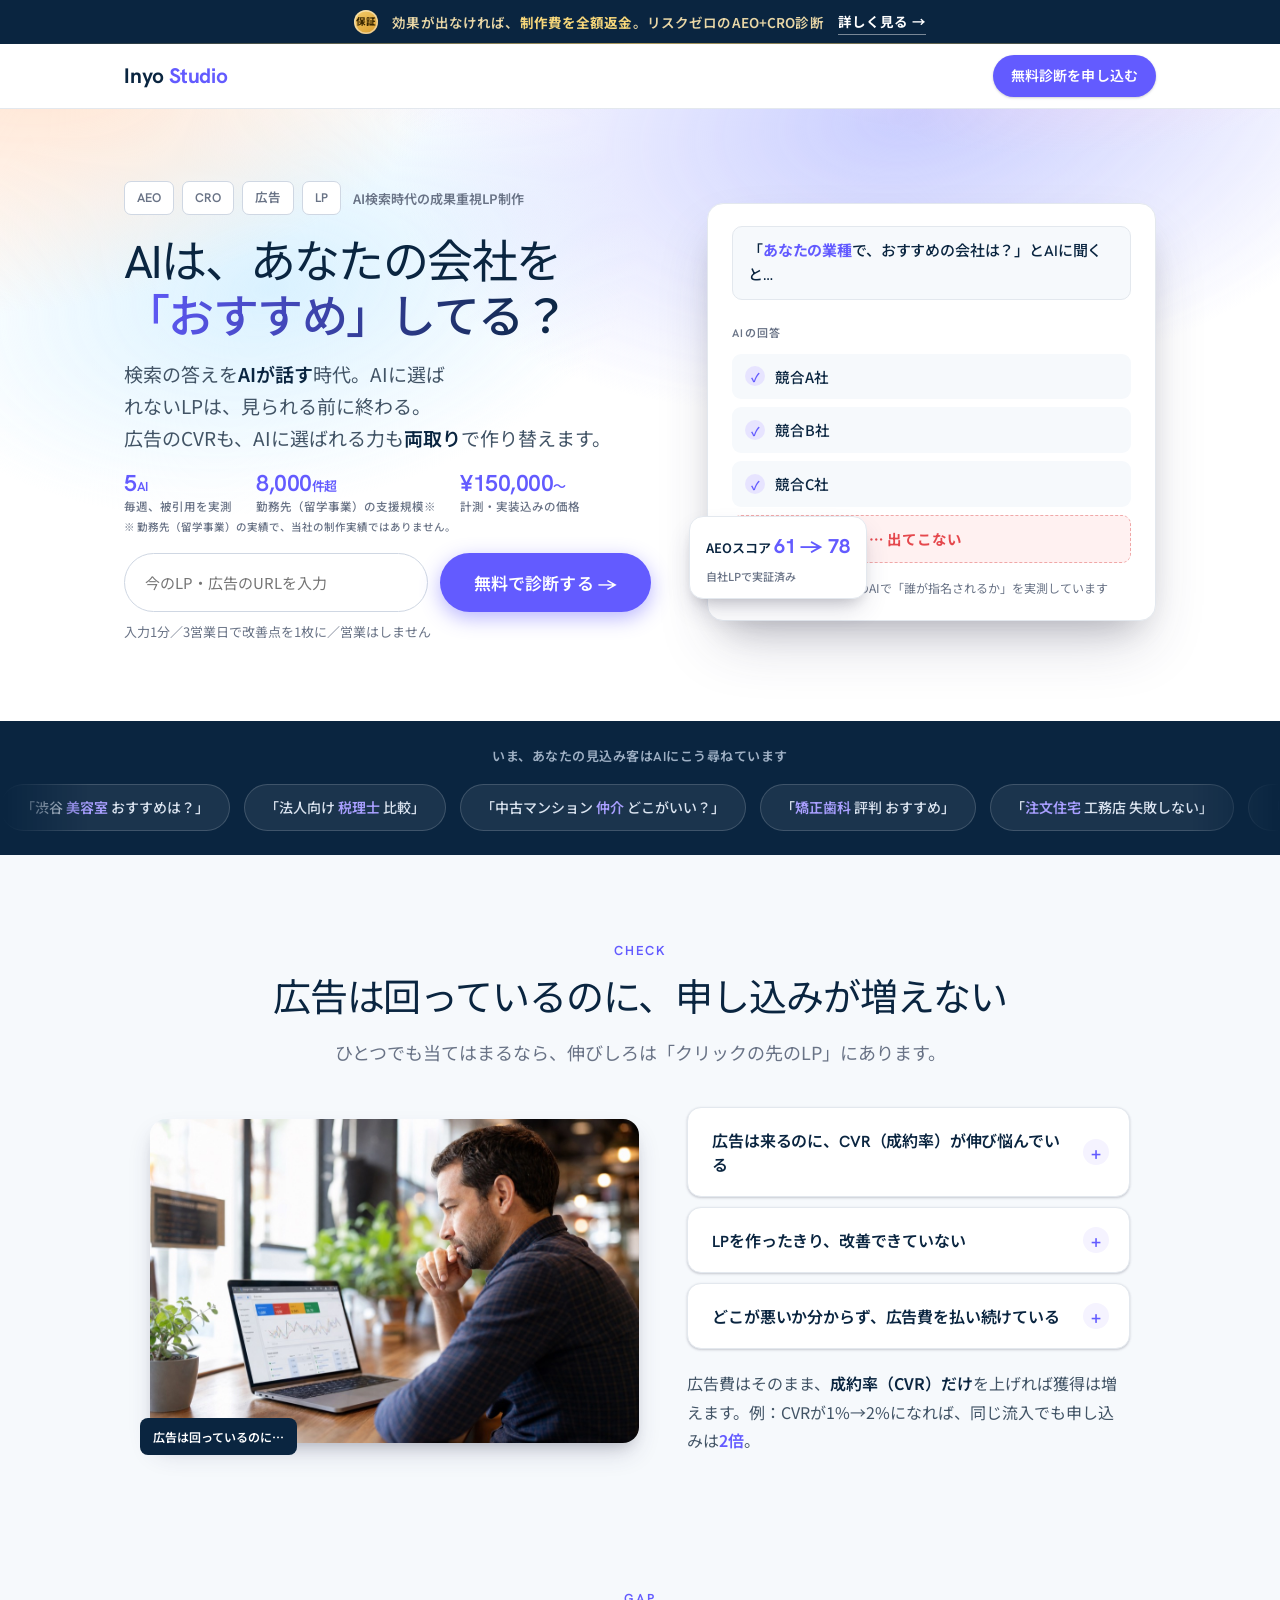
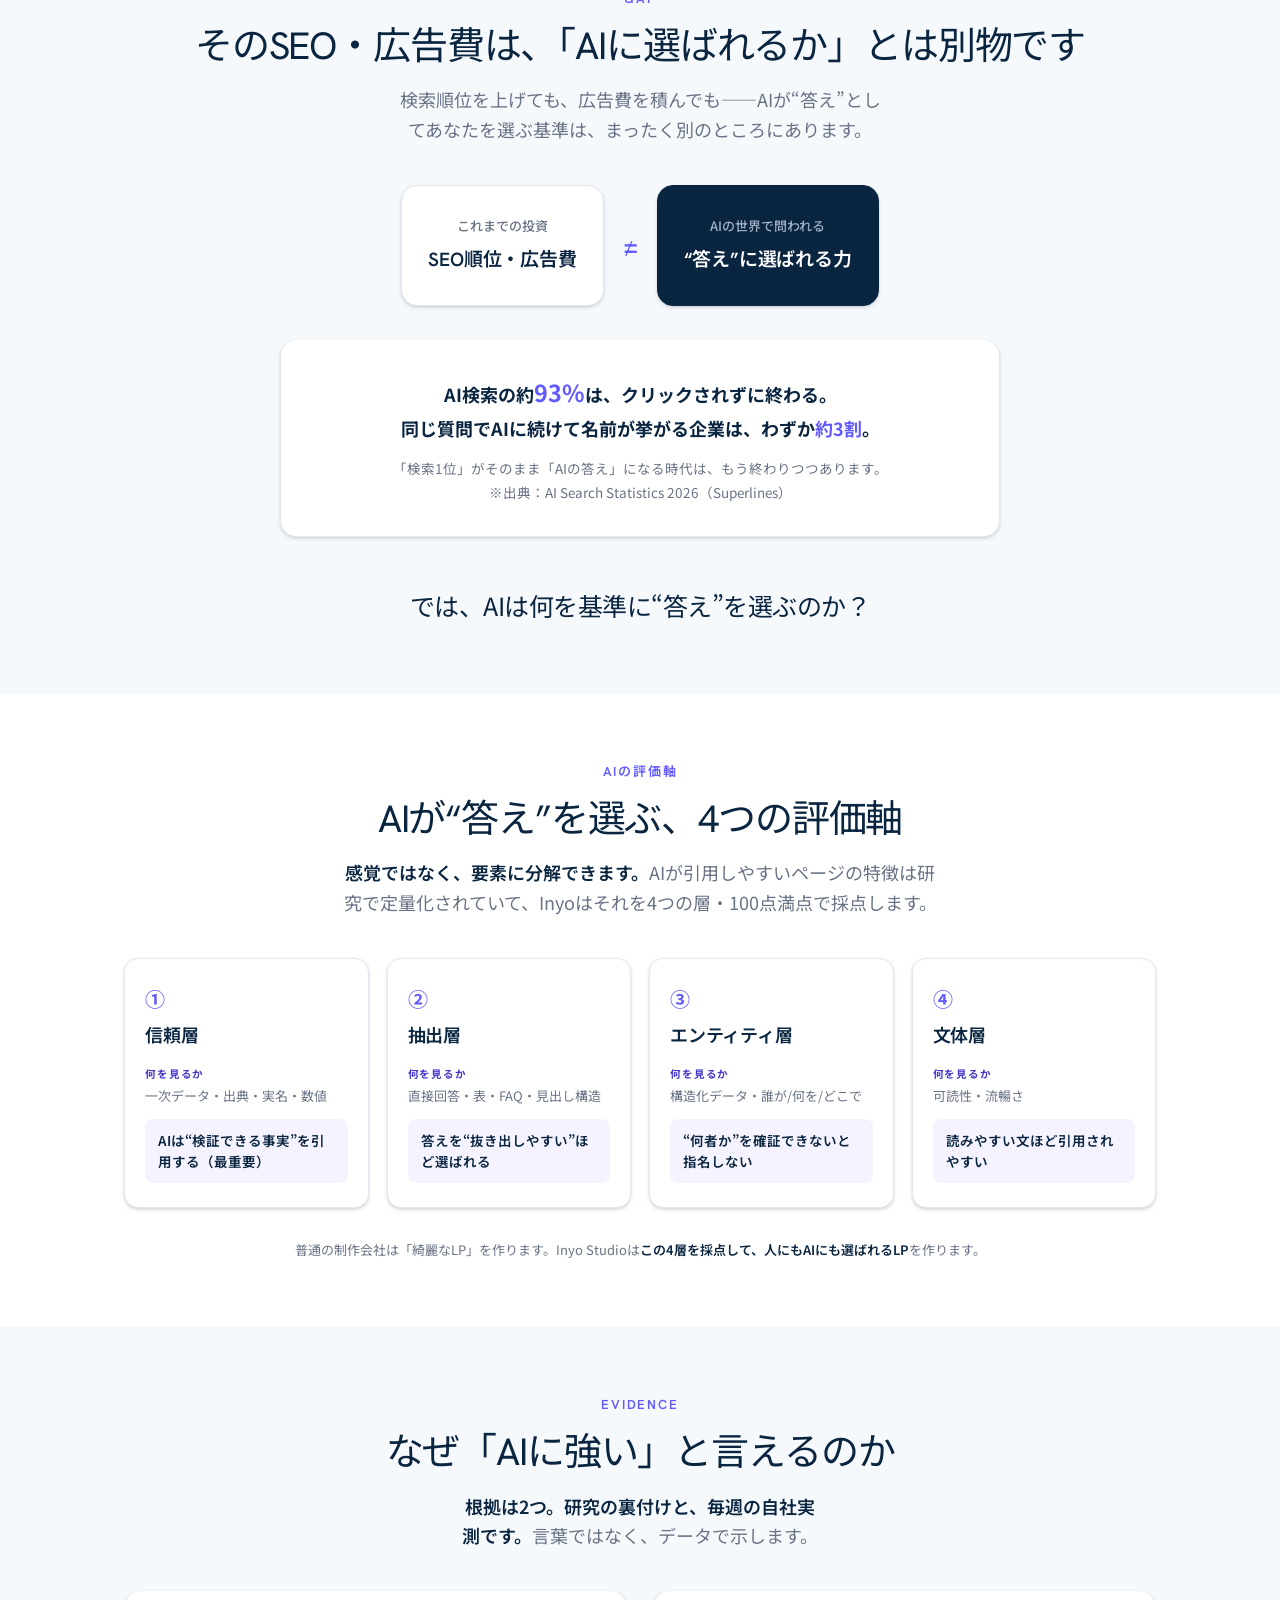
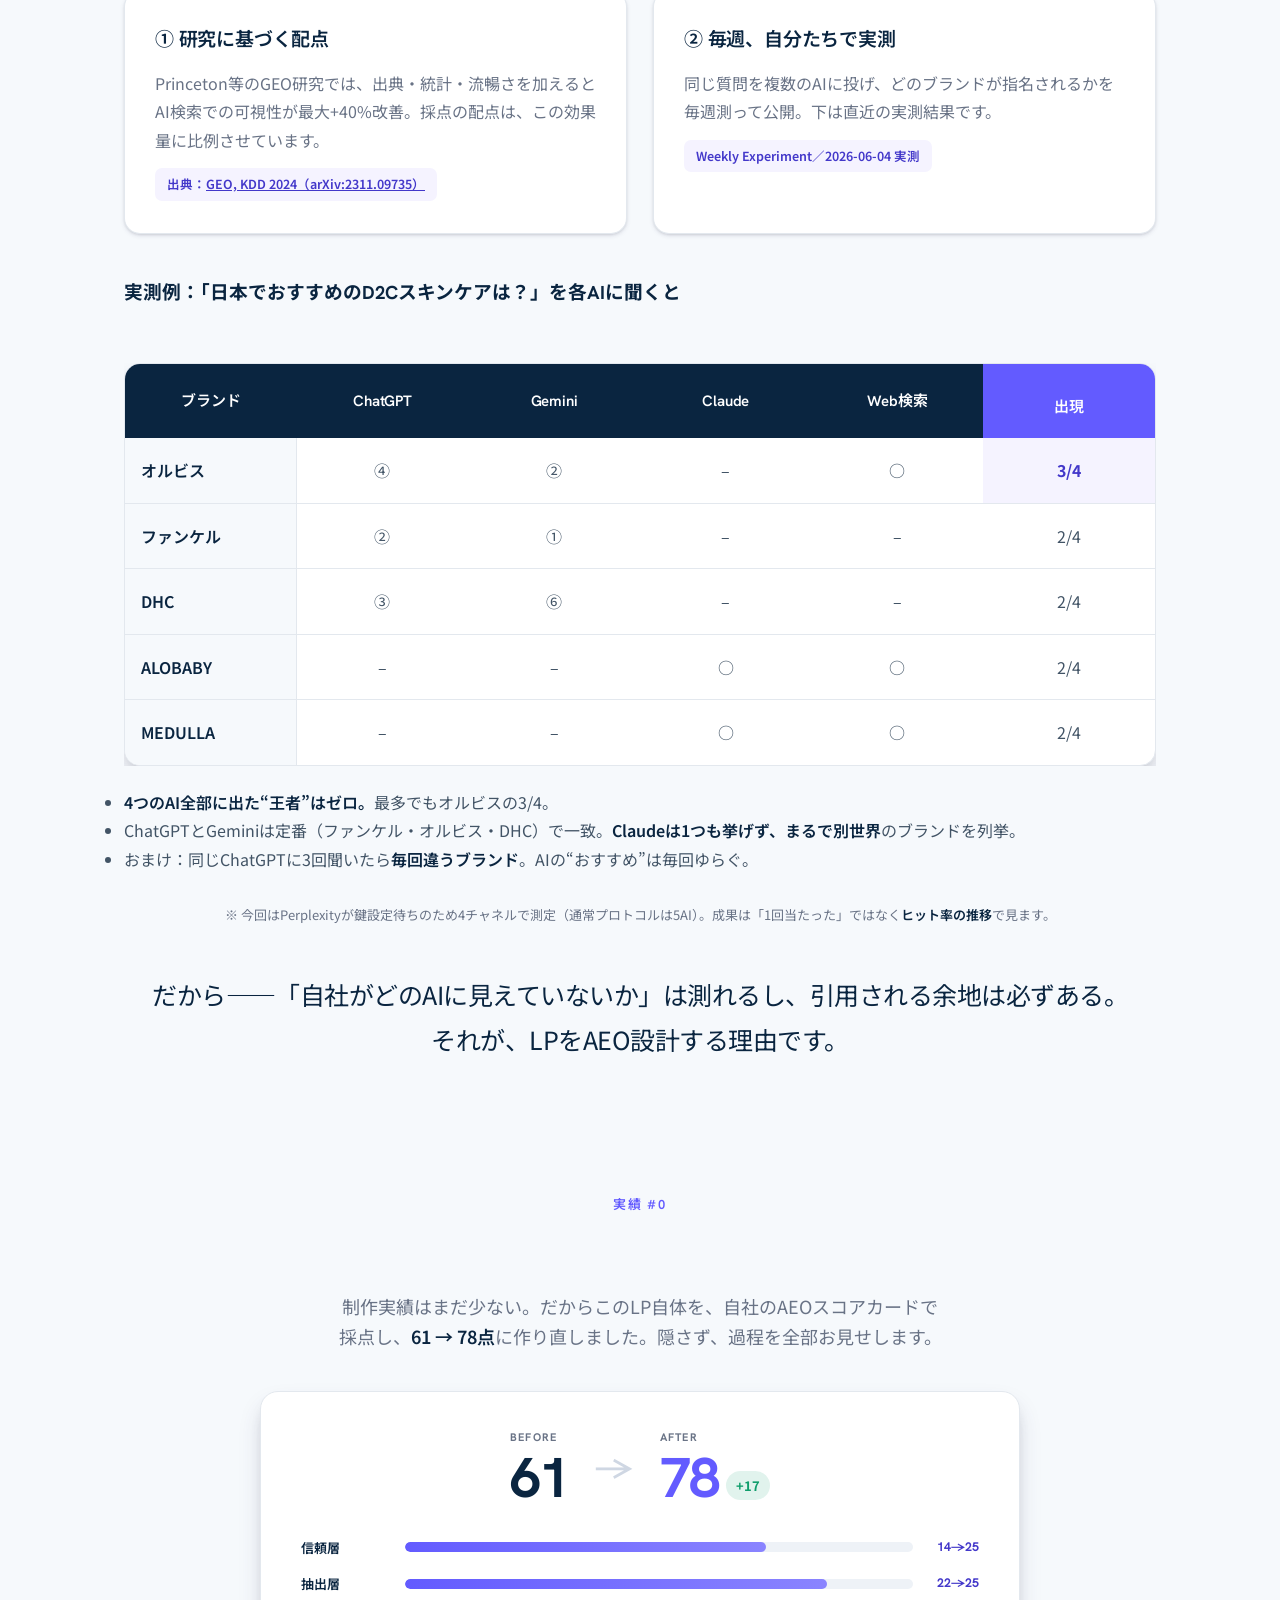
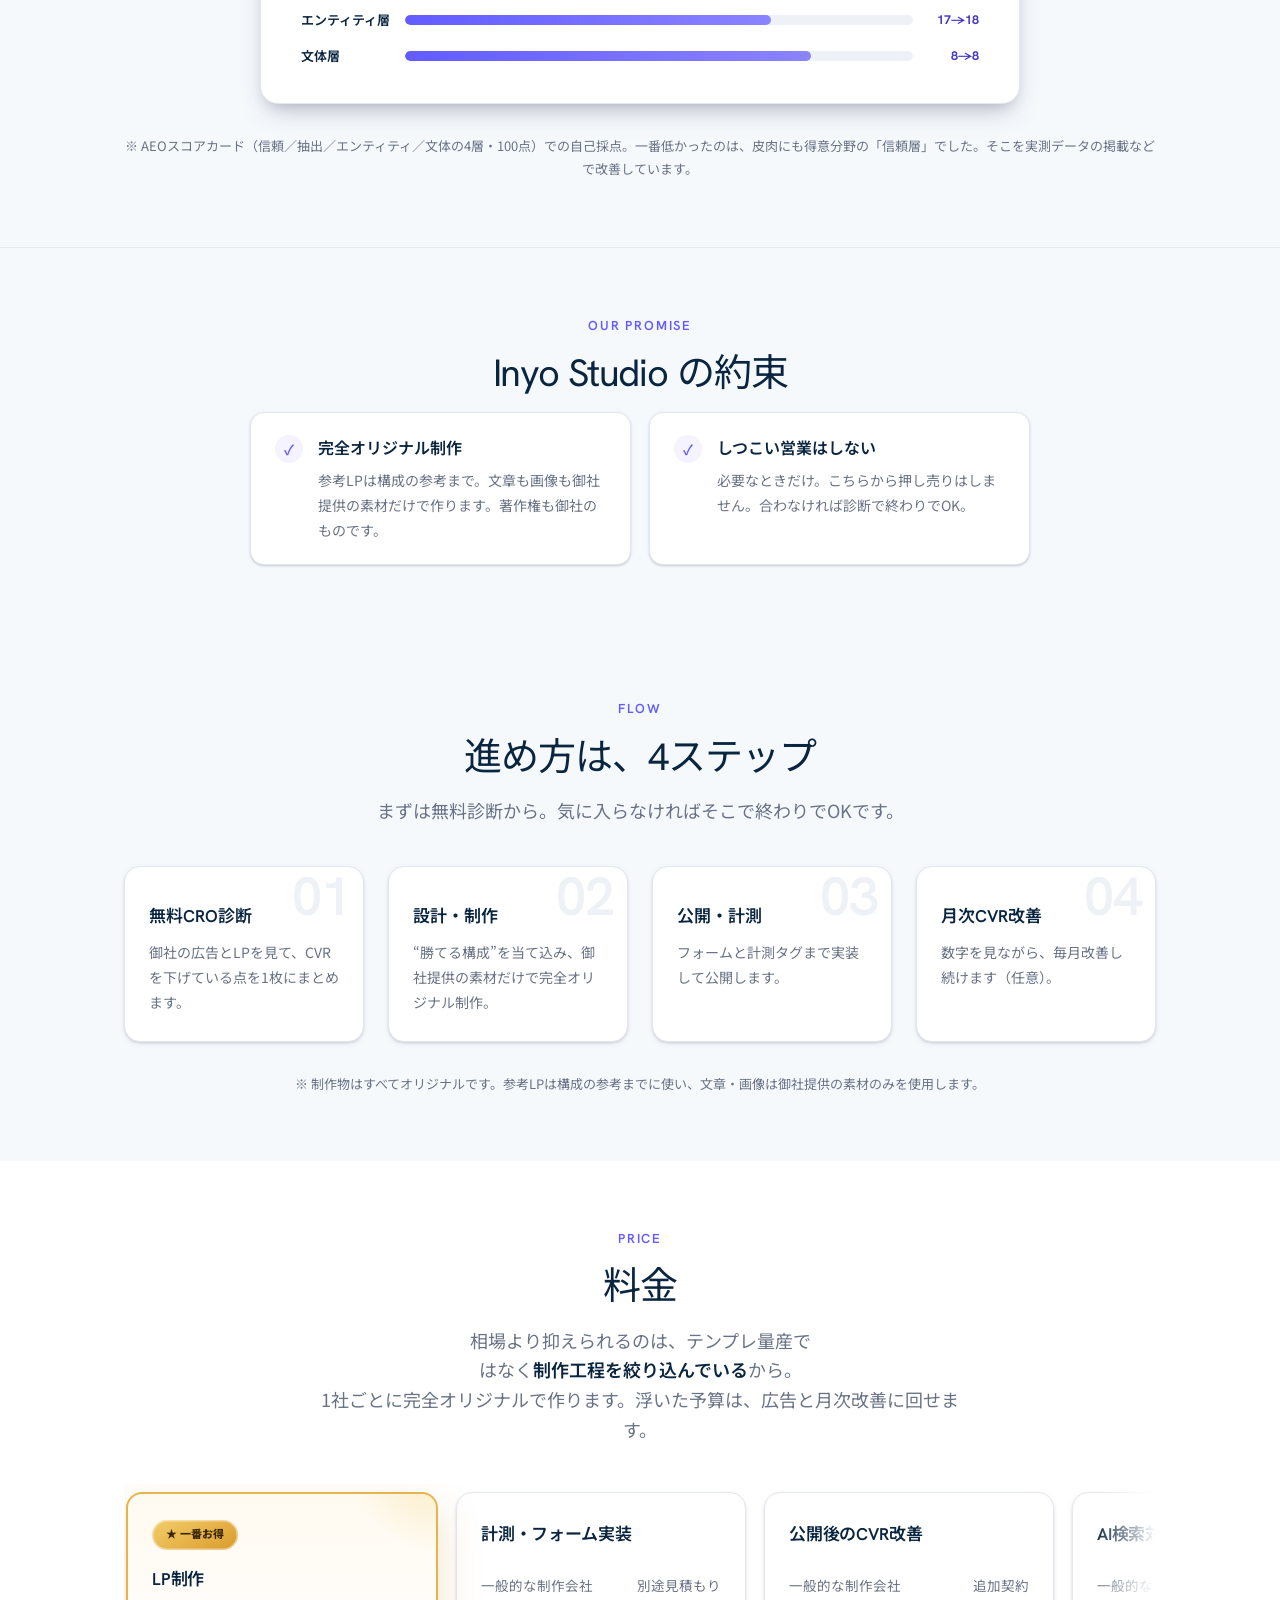
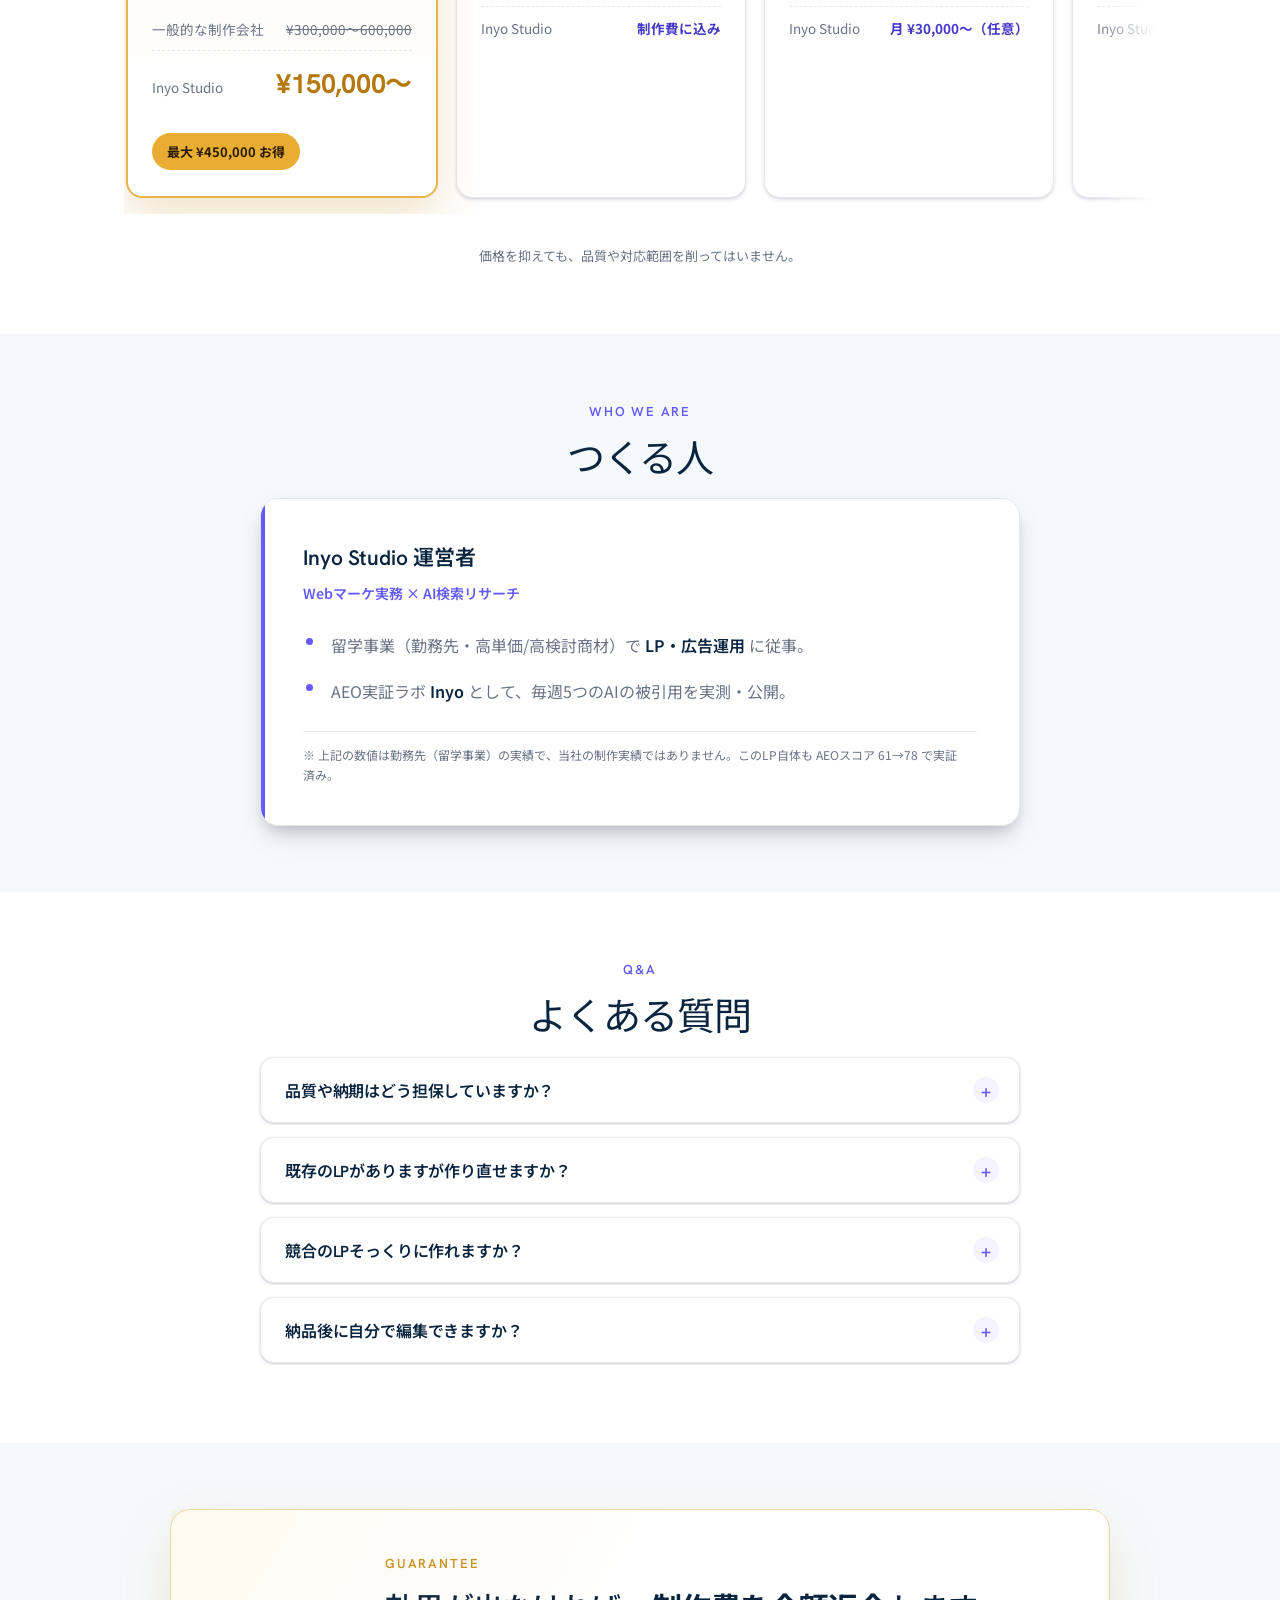
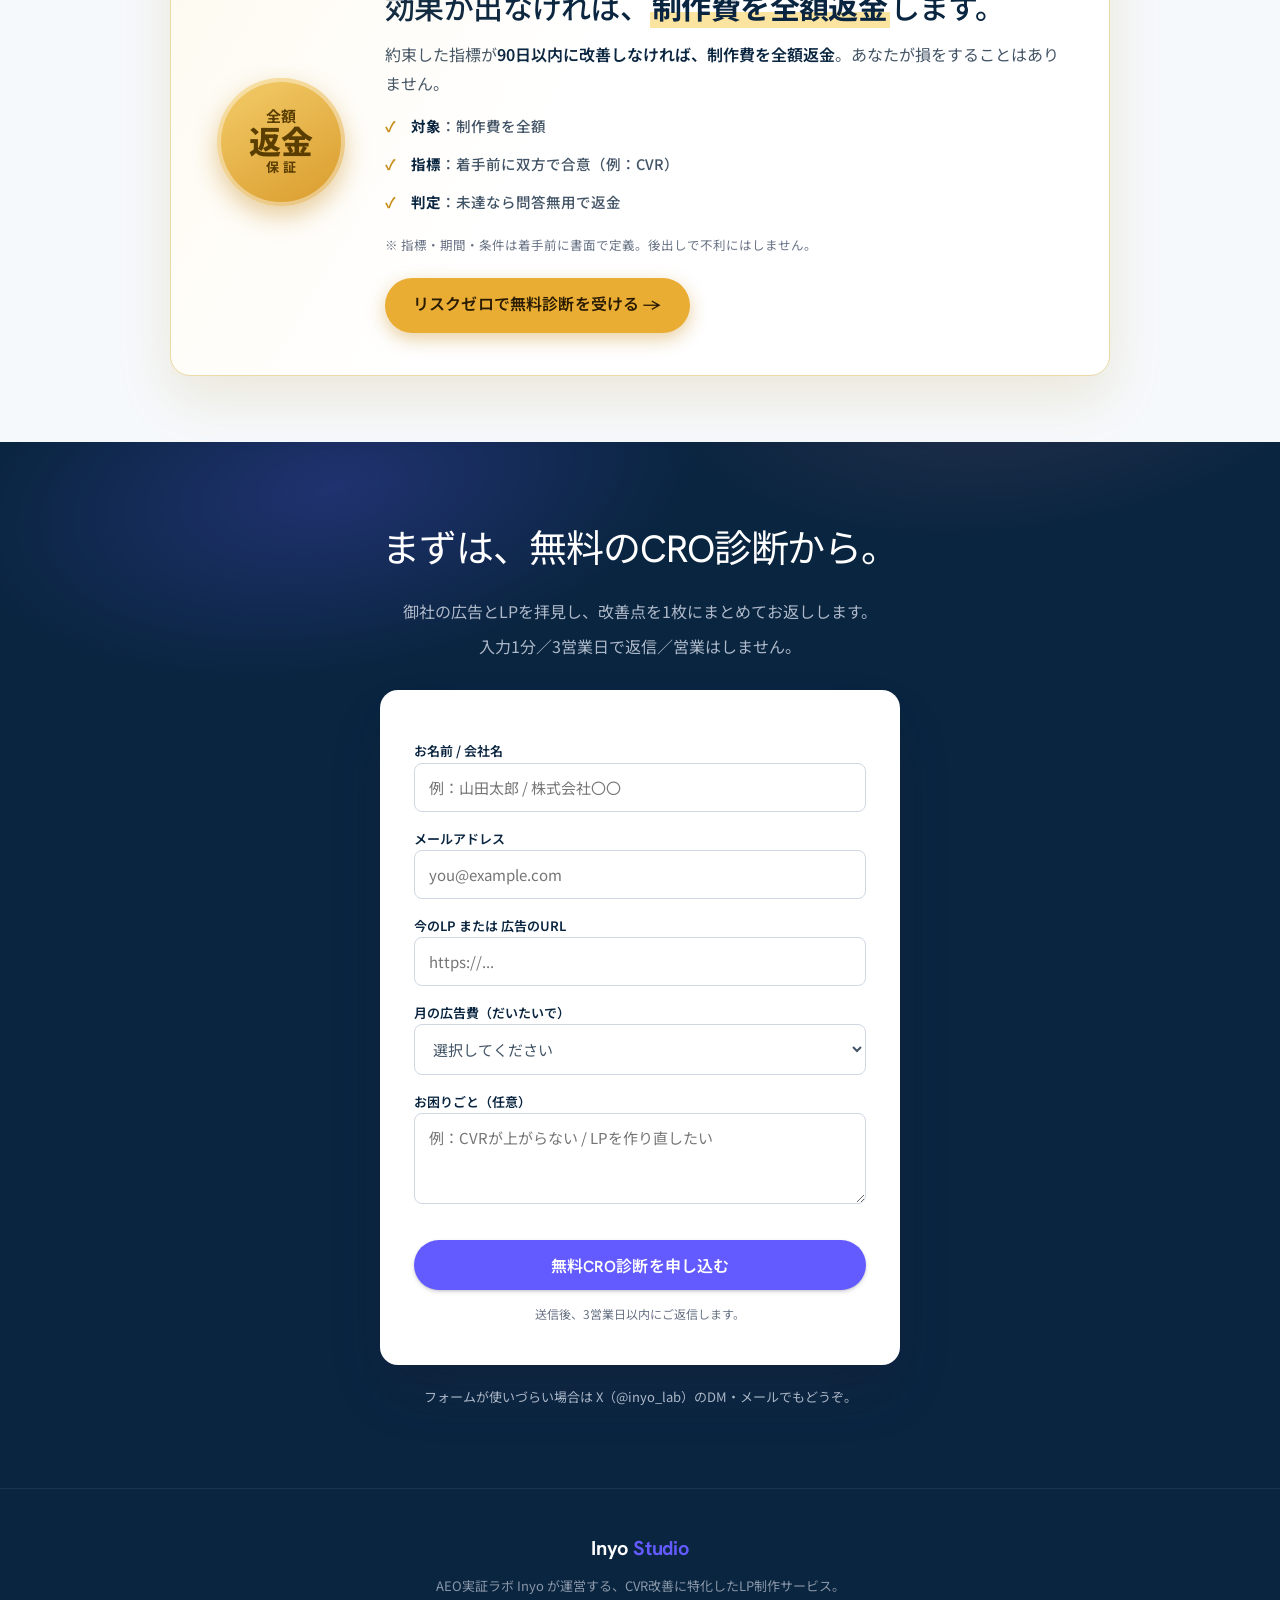
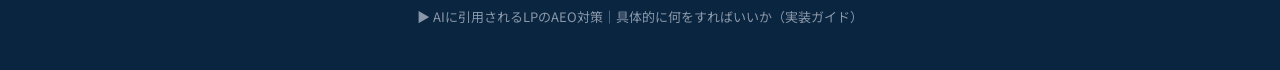
==== commit dc832a71: "AEO対策ガイドページ追加＋llms.txt/sitemap/robots設置（狭い1問の専用ページ） Co-Authored-By: Claude Opus 4.8 (1M context) <no" ====
--- a/index.html
+++ b/index.html
@@ -387,6 +387,7 @@
   <div class="wrap">
     <span class="logo">Inyo <span>Studio</span></span>
     <p>AEO実証ラボ Inyo が運営する、CVR改善に特化したLP制作サービス。</p>
+    <p><a href="aeo-lp-taisaku/">▶ AIに引用されるLPのAEO対策｜具体的に何をすればいいか（実装ガイド）</a></p>
   </div>
 </footer>
 
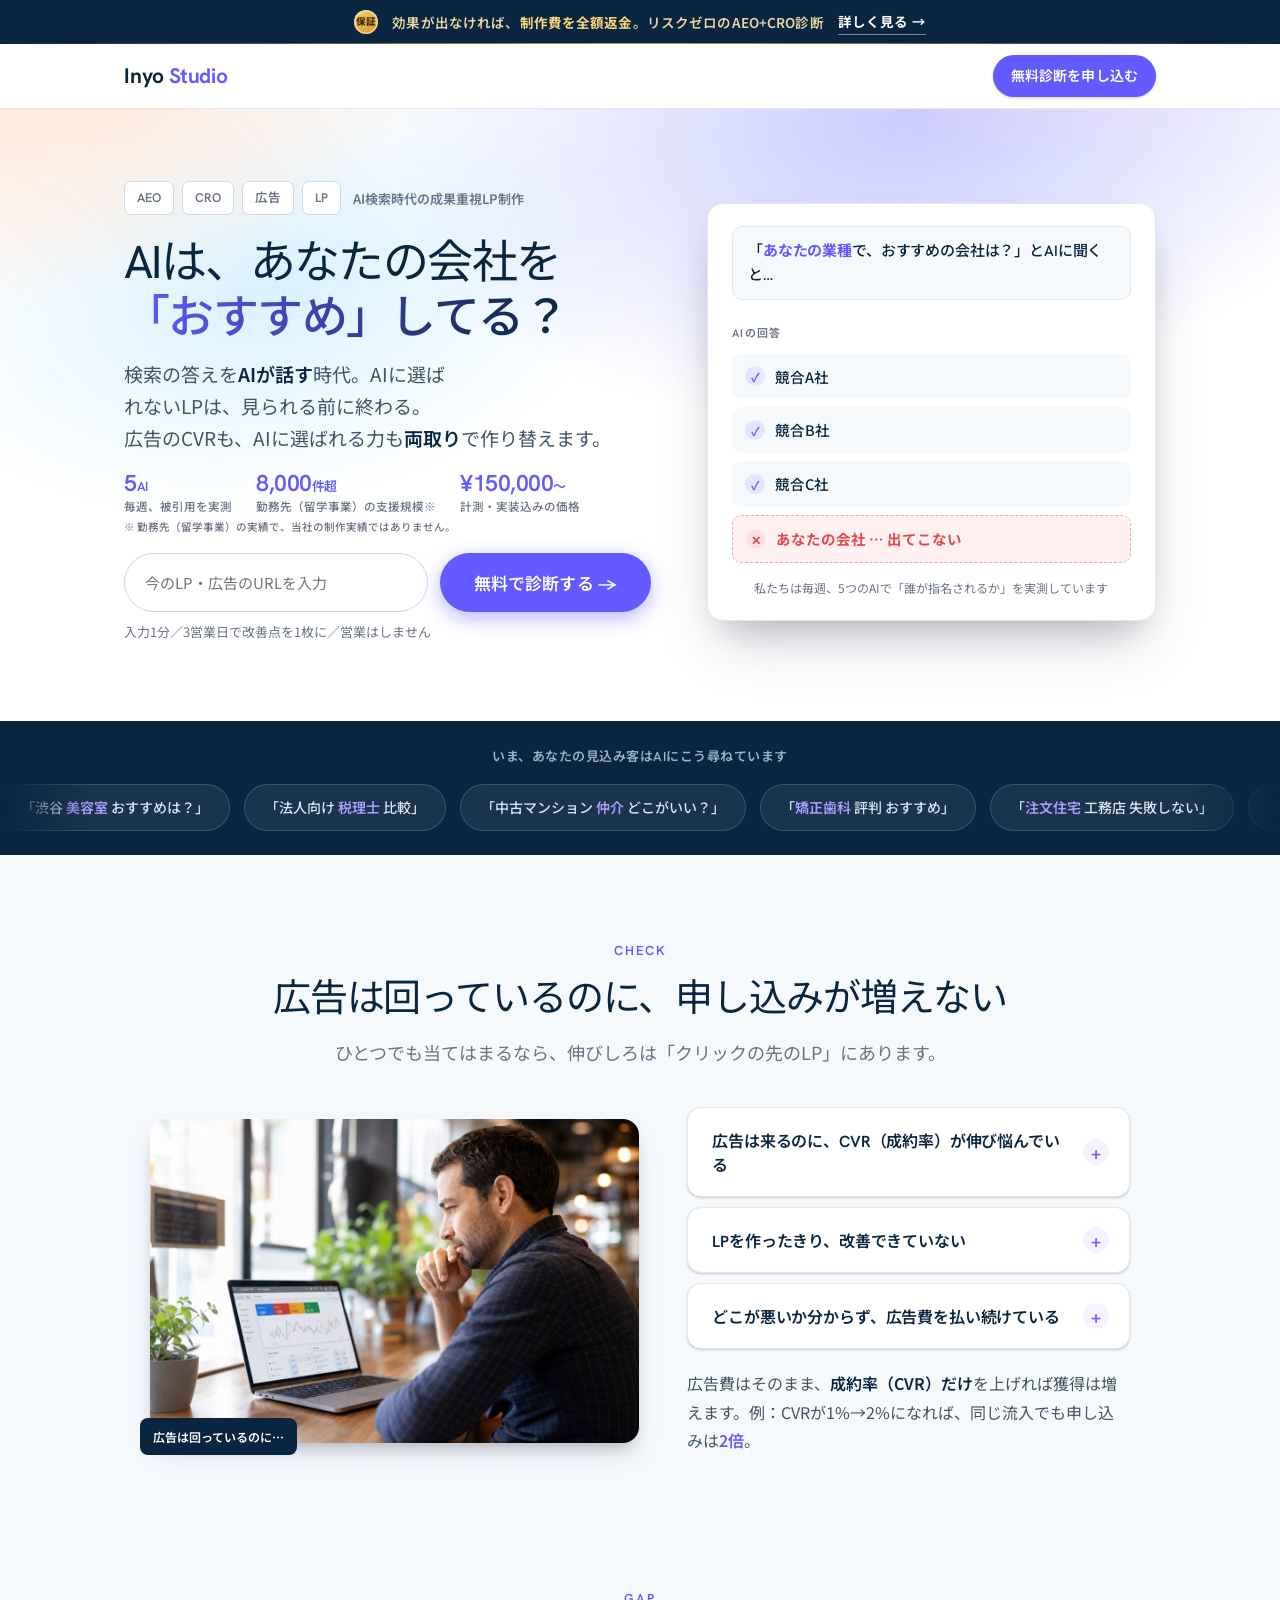
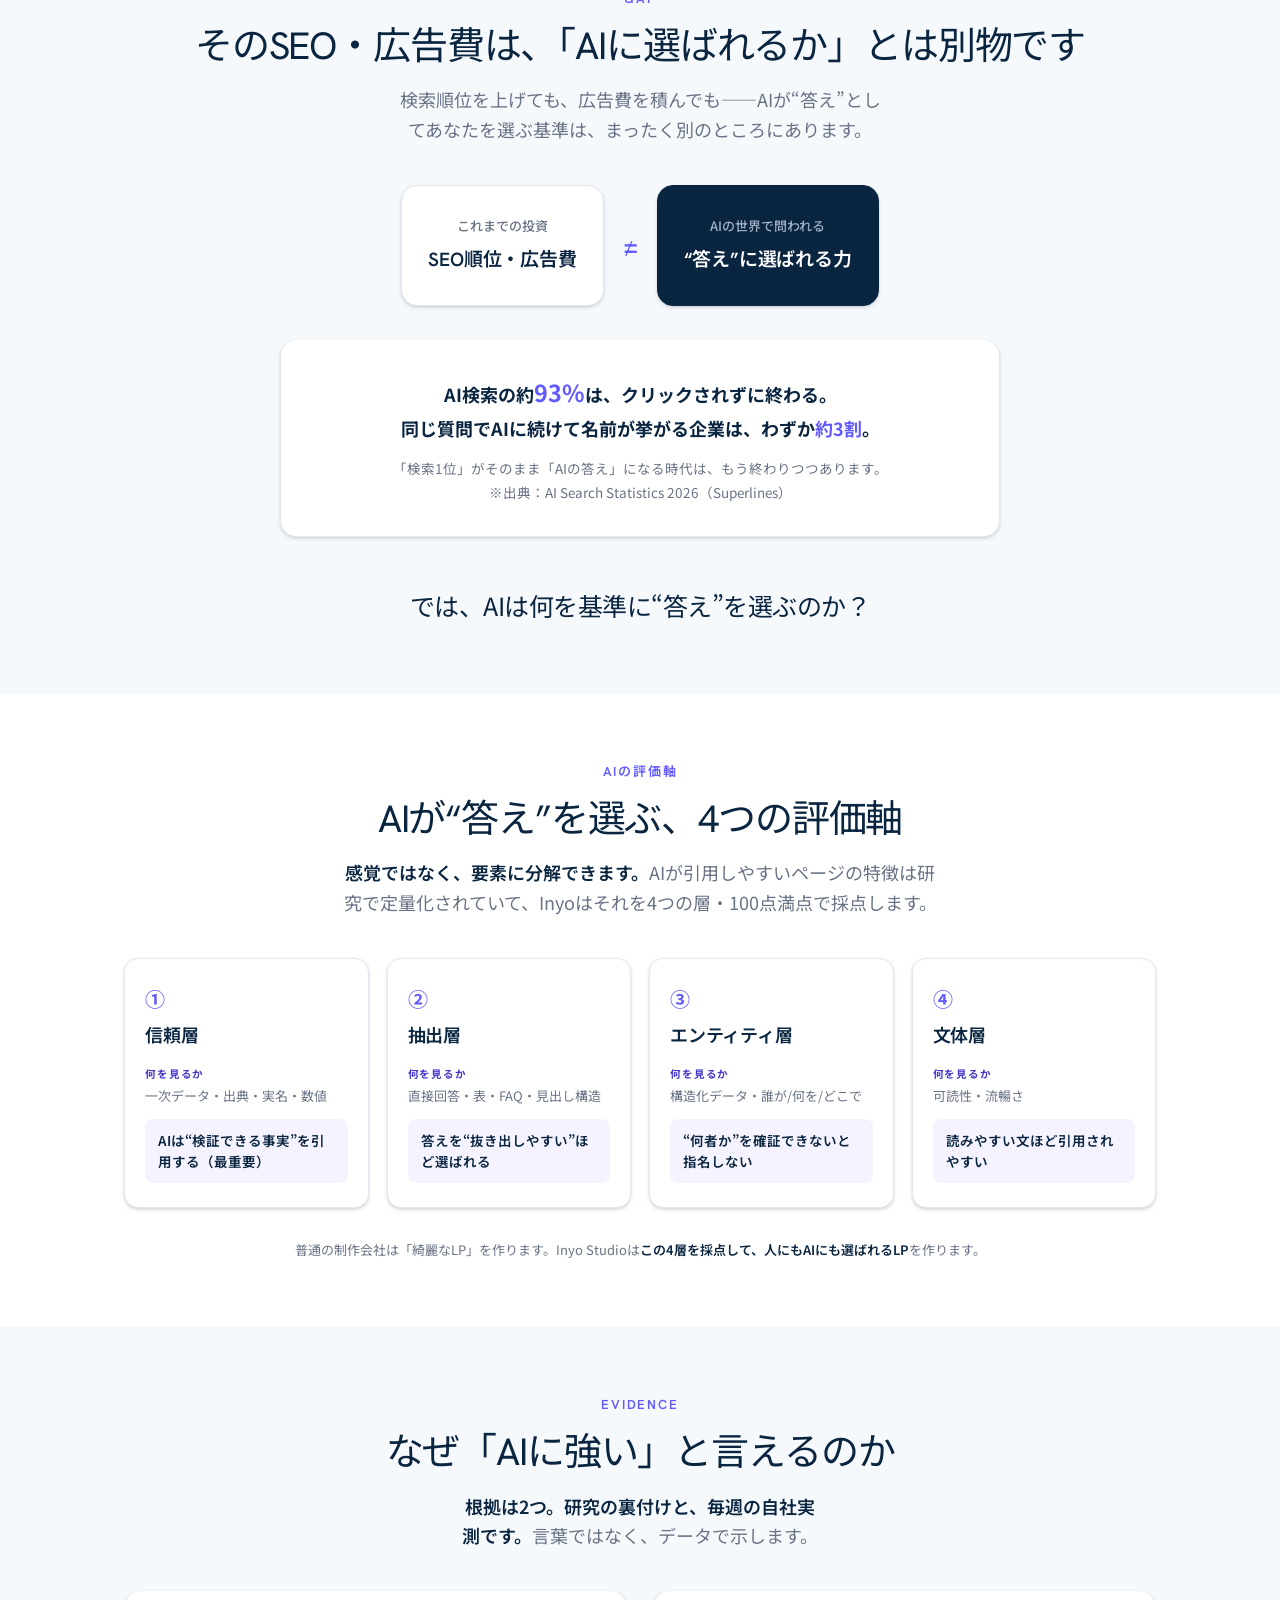
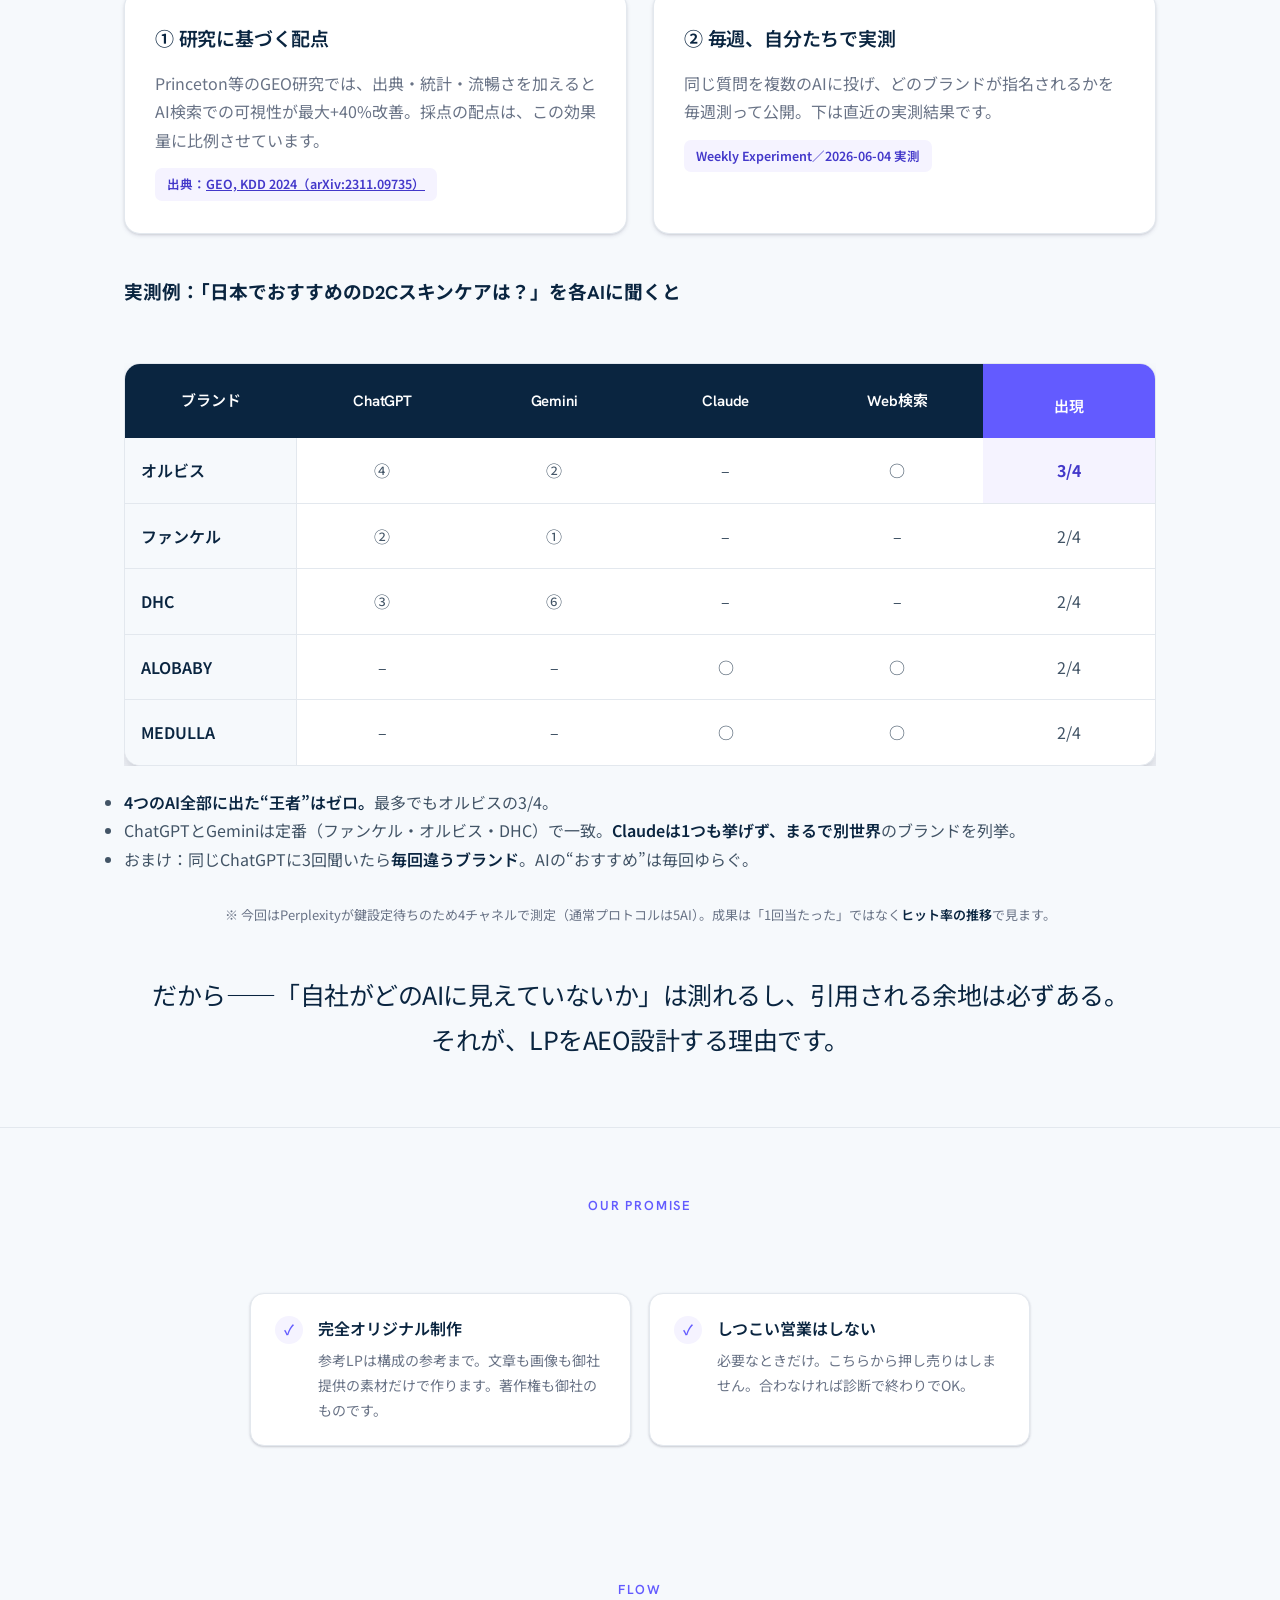
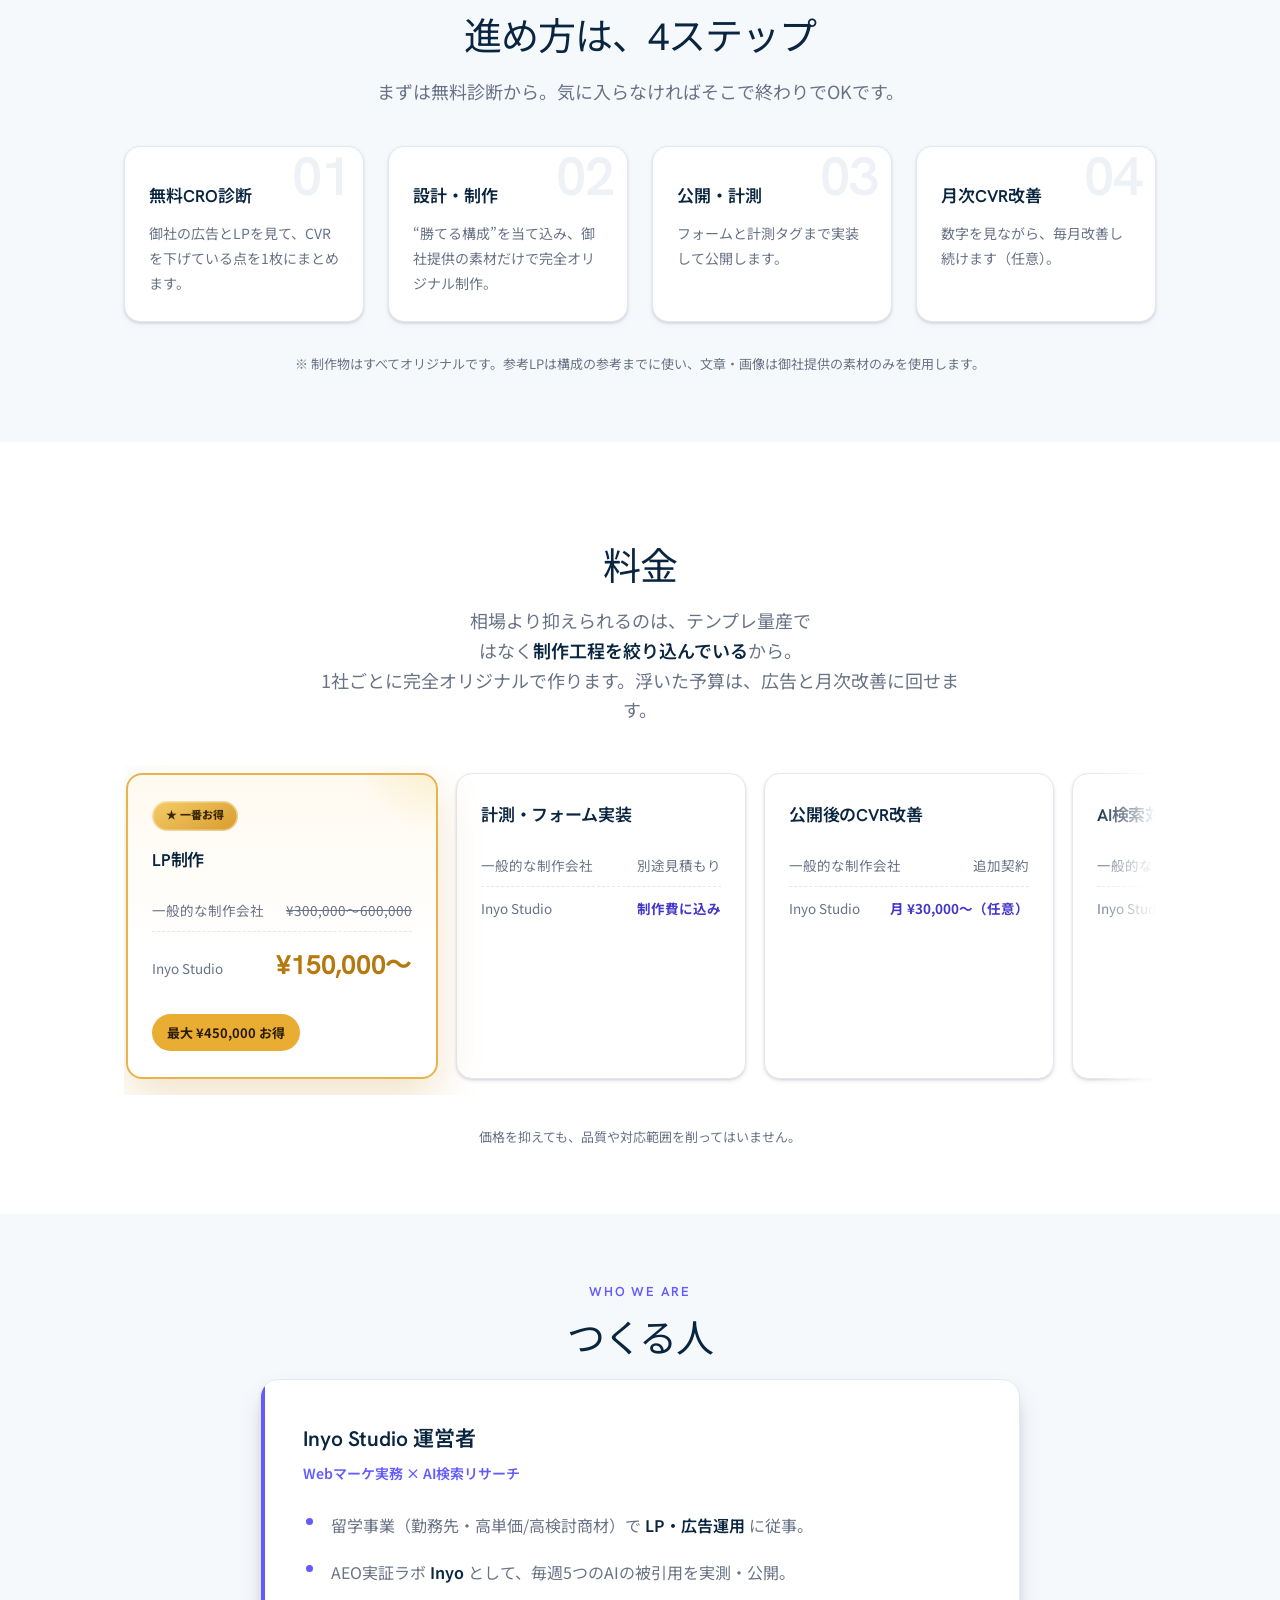
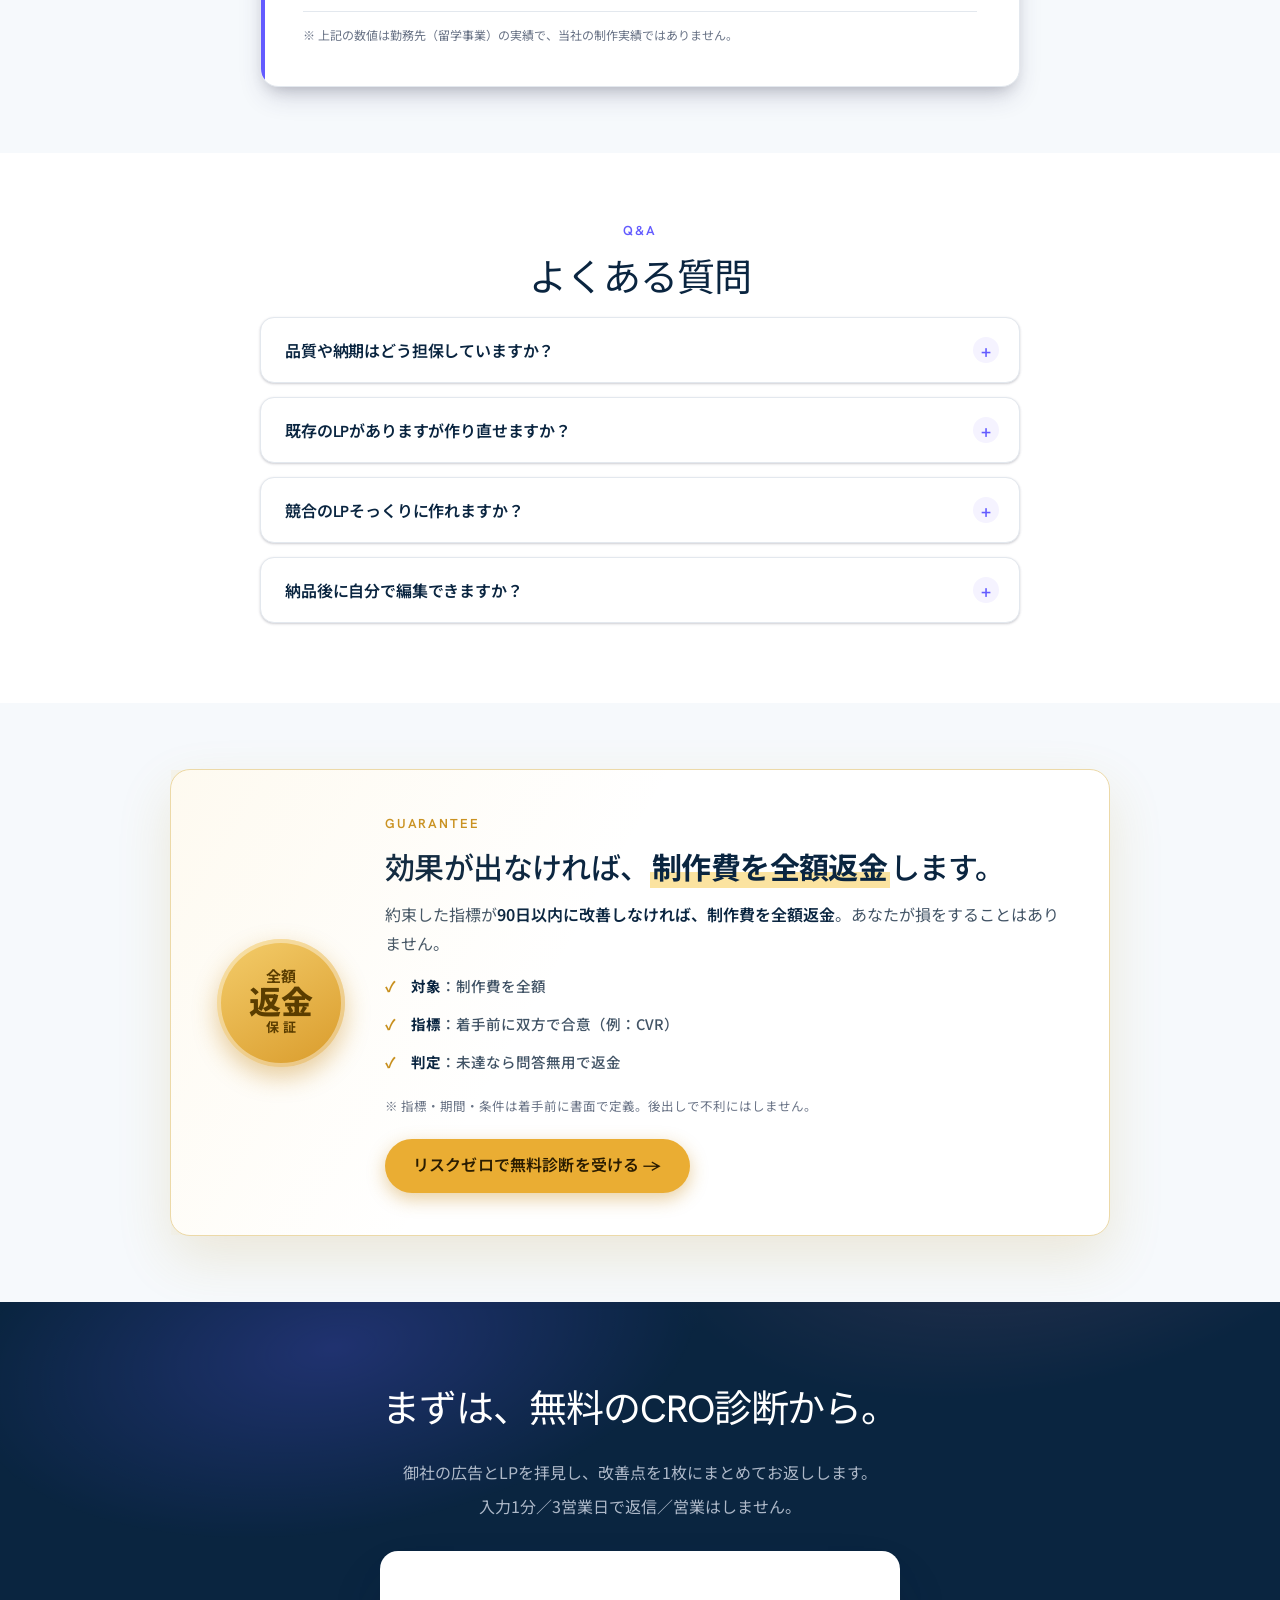
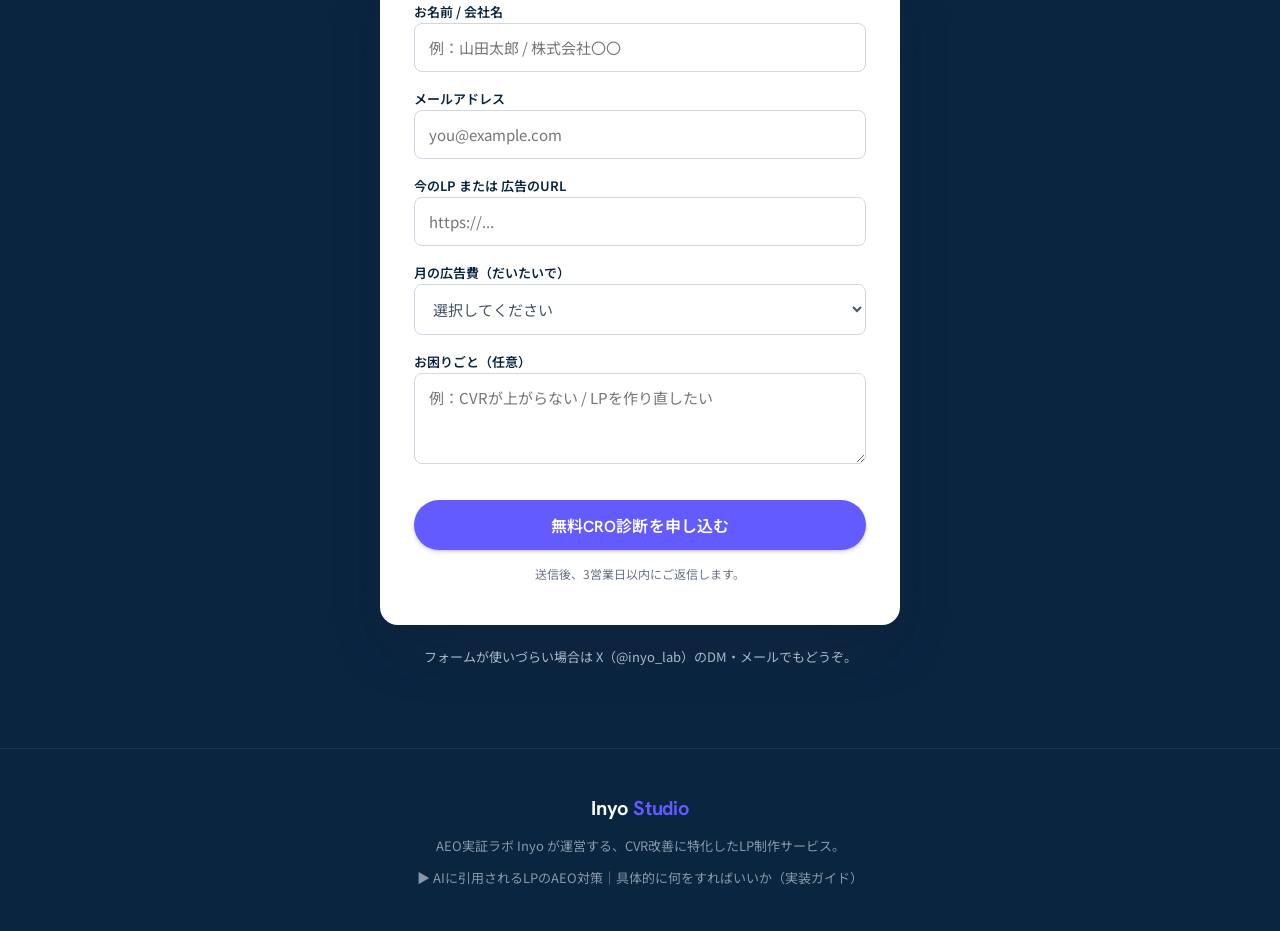
==== commit 59b89790: "実績#0(AEOスコア61→78)を非掲載に 実測がまだ固まっておらず現時点では誤認を招くため、3か所すべて撤去: - ヒーローの浮遊スコアバッジ - 「まず自分たちのLPで実証しました」セクション本" ====
--- a/index.html
+++ b/index.html
@@ -10,7 +10,9 @@
 <meta property="og:type" content="website">
 <meta property="og:site_name" content="Inyo Studio">
 <meta name="twitter:card" content="summary_large_image">
-<!-- TODO（公開時）: 独自ドメイン確定後に canonical / og:url / og:image(1200x630) / favicon を追加 -->
+<link rel="canonical" href="https://inyo-studio.com/">
+<meta property="og:url" content="https://inyo-studio.com/">
+<!-- TODO: og:image(1200x630) を作成して追加（twitter:card=summary_large_image 用） -->
 <meta name="robots" content="index,follow">
 <link rel="preconnect" href="https://fonts.googleapis.com">
 <link rel="preconnect" href="https://fonts.gstatic.com" crossorigin>
@@ -85,7 +87,6 @@
         </div>
         <p class="ai-mock-cap">私たちは毎週、5つのAIで「誰が指名されるか」を実測しています</p>
       </div>
-      <div class="score-chip" data-sy="0.06"><span class="sc-top">AEOスコア <b>61 → 78</b></span><span class="sc-sub">自社LPで実証済み</span></div>
     </div>
   </div>
 </section>
@@ -208,28 +209,7 @@
 
 <!-- （SHOWCASE カルーセルは、汎用サンプル画像で信頼を損なうため一旦削除。本物の作例ができ次第、実績として復活させる） -->
 
-<!-- 実績#0：自社LPのBefore/After（実データ） -->
-<section class="sec sec-soft deco" id="proof">
-  <div class="wrap">
-    <span class="eyebrow">実績 #0</span>
-    <h2 class="sec-title">まず、自分たちのLPで実証しました</h2>
-    <p class="sec-lead">制作実績はまだ少ない。だからこのLP自体を、自社のAEOスコアカードで採点し、<strong>61 → 78点</strong>に作り直しました。隠さず、過程を全部お見せします。</p>
-    <div class="proof">
-      <div class="proof-score">
-        <div class="ps-before"><span class="ps-label">BEFORE</span><span class="ps-num">61</span></div>
-        <span class="ps-arrow">→</span>
-        <div class="ps-after"><span class="ps-label">AFTER</span><span class="ps-num">78</span><span class="ps-up">+17</span></div>
-      </div>
-      <div class="proof-bars">
-        <div class="pbar"><span class="pb-name">信頼層</span><span class="pb-track"><i class="pb-now" style="width:71%"></i></span><span class="pb-val">14→25</span></div>
-        <div class="pbar"><span class="pb-name">抽出層</span><span class="pb-track"><i class="pb-now" style="width:83%"></i></span><span class="pb-val">22→25</span></div>
-        <div class="pbar"><span class="pb-name">エンティティ層</span><span class="pb-track"><i class="pb-now" style="width:72%"></i></span><span class="pb-val">17→18</span></div>
-        <div class="pbar"><span class="pb-name">文体層</span><span class="pb-track"><i class="pb-now" style="width:80%"></i></span><span class="pb-val">8→8</span></div>
-      </div>
-    </div>
-    <p class="note">※ AEOスコアカード（信頼／抽出／エンティティ／文体の4層・100点）での自己採点。一番低かったのは、皮肉にも得意分野の「信頼層」でした。そこを実測データの掲載などで改善しています。</p>
-  </div>
-</section>
+<!-- 実績#0（自社LPのBefore/After 61→78）: 実測が固まり次第ここに復活させる。未確定のため一旦非掲載。 -->
 
 <!-- 約束（ダーク帯） -->
 <section class="promise">
@@ -310,7 +290,7 @@
         <li>留学事業（勤務先・高単価/高検討商材）で <strong>LP・広告運用</strong> に従事。</li>
         <li>AEO実証ラボ <strong>Inyo</strong> として、毎週5つのAIの被引用を実測・公開。</li>
       </ul>
-      <p class="attn">※ 上記の数値は勤務先（留学事業）の実績で、当社の制作実績ではありません。このLP自体も AEOスコア 61→78 で実証済み。</p>
+      <p class="attn">※ 上記の数値は勤務先（留学事業）の実績で、当社の制作実績ではありません。</p>
     </div>
   </div>
 </section>
@@ -363,8 +343,7 @@
     <form class="form" action="https://formspree.io/f/REPLACE_ME" method="POST">
       <!-- TODO（公開ブロッカー）: REPLACE_ME を実Formspree IDに置換。_next にサンクスページURLを設定しCV計測する -->
       <input type="hidden" name="_subject" value="【Inyo】無料AEO+CRO診断の申し込み">
-      <!-- TODO（公開時）: 独自ドメイン確定後に下のYOUR-DOMAINを実URLに置換（例 https://inyo-studio.com/thanks.html） -->
-      <input type="hidden" name="_next" value="https://YOUR-DOMAIN/thanks.html">
+      <input type="hidden" name="_next" value="https://inyo-studio.com/thanks.html">
       <input type="text" name="_gotcha" tabindex="-1" autocomplete="off" aria-hidden="true" style="position:absolute;left:-9999px;width:1px;height:1px;overflow:hidden">
       <label>お名前 / 会社名<input type="text" name="name" required placeholder="例：山田太郎 / 株式会社〇〇"></label>
       <label>メールアドレス<input type="email" name="email" required placeholder="you@example.com"></label>
--- a/style.css
+++ b/style.css
@@ -268,7 +268,7 @@
 .hero .hero-grid .micro{margin-top:0;display:block}
 .hero-visual{position:relative}
 .hero-visual .ai-mock{margin:0}
-.score-chip{position:absolute;left:-18px;bottom:22px;background:#fff;border:1px solid var(--line);border-radius:14px;box-shadow:var(--sh-md);padding:12px 16px;display:flex;flex-direction:column;gap:2px;will-change:transform}
+.score-chip{position:absolute;left:-14px;bottom:-42px;background:#fff;border:1px solid var(--line);border-radius:14px;box-shadow:var(--sh-md);padding:12px 16px;display:flex;flex-direction:column;gap:2px;will-change:transform}
 .score-chip .sc-top{font-size:13px;color:var(--ink);font-weight:600}
 .score-chip b{font-family:var(--num);font-size:20px;color:var(--accent);letter-spacing:-.01em}
 .score-chip .sc-sub{font-size:11px;color:var(--sub);font-weight:500}
